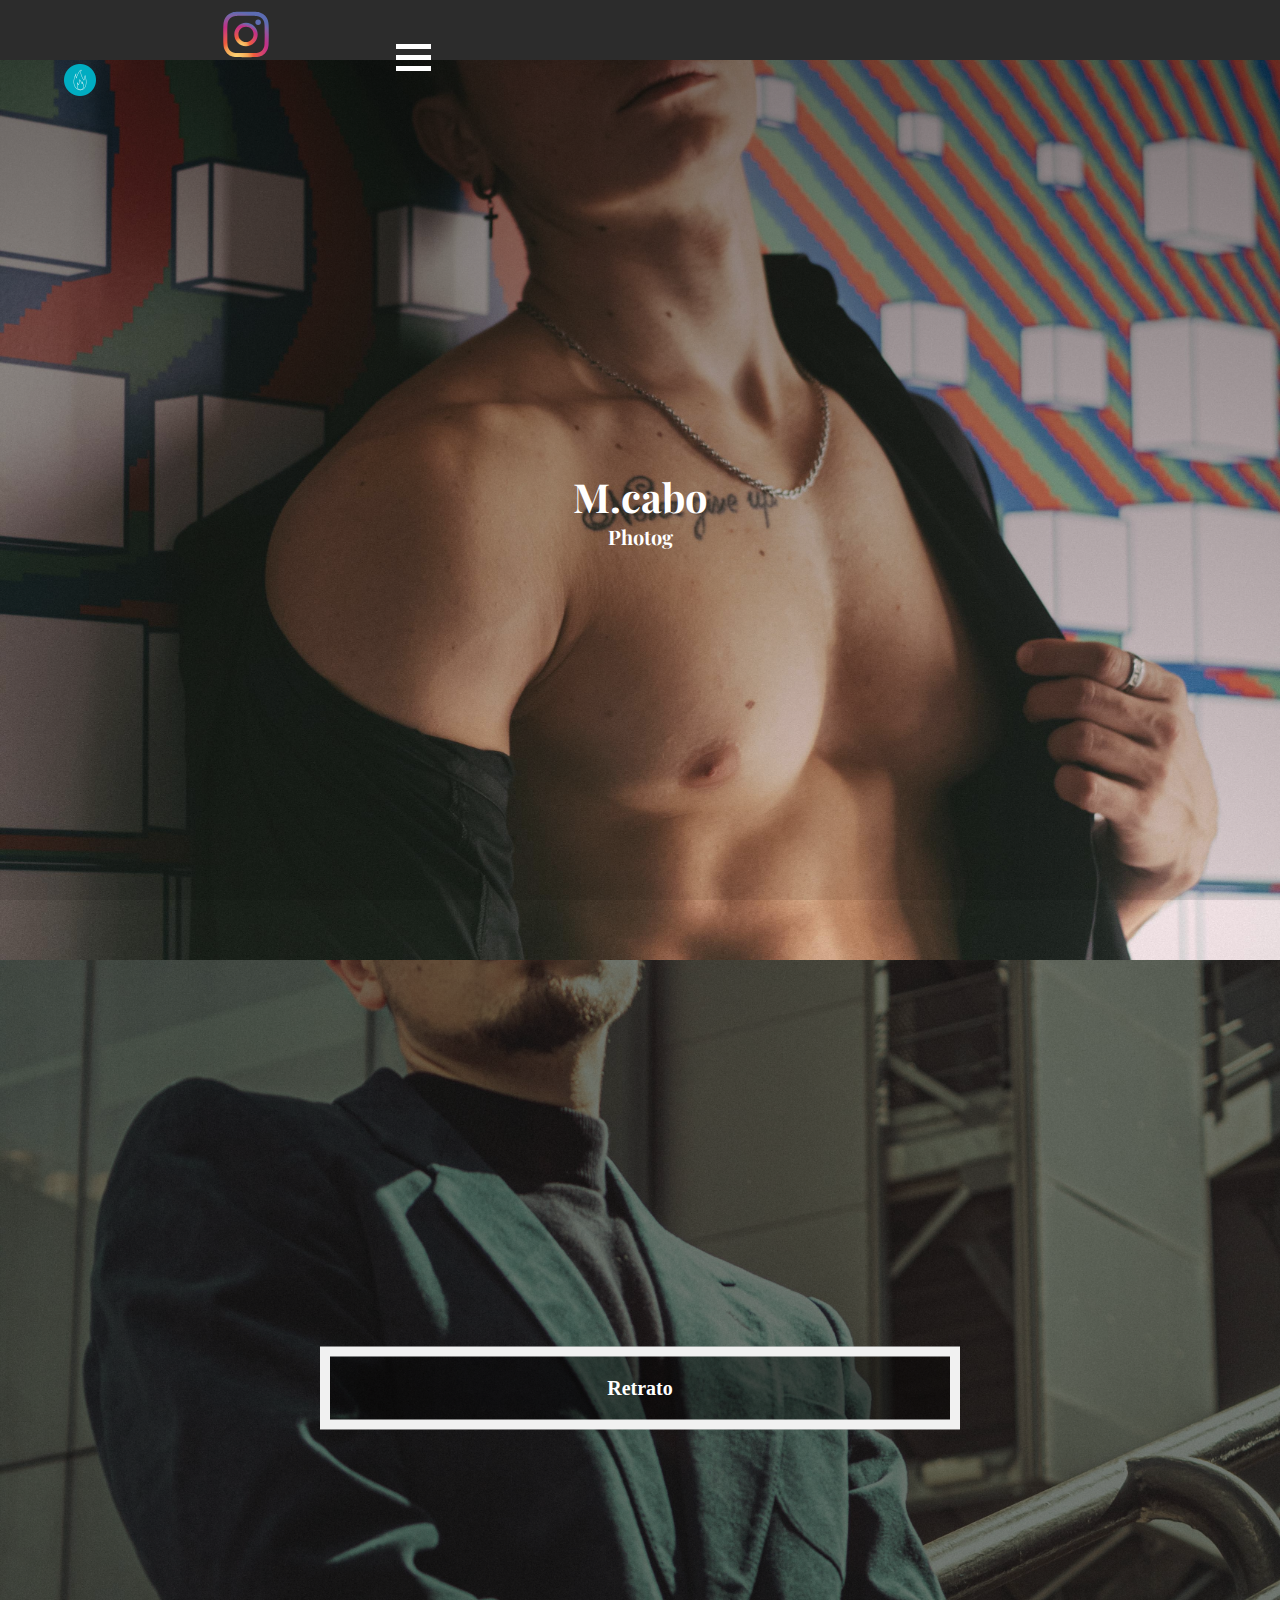
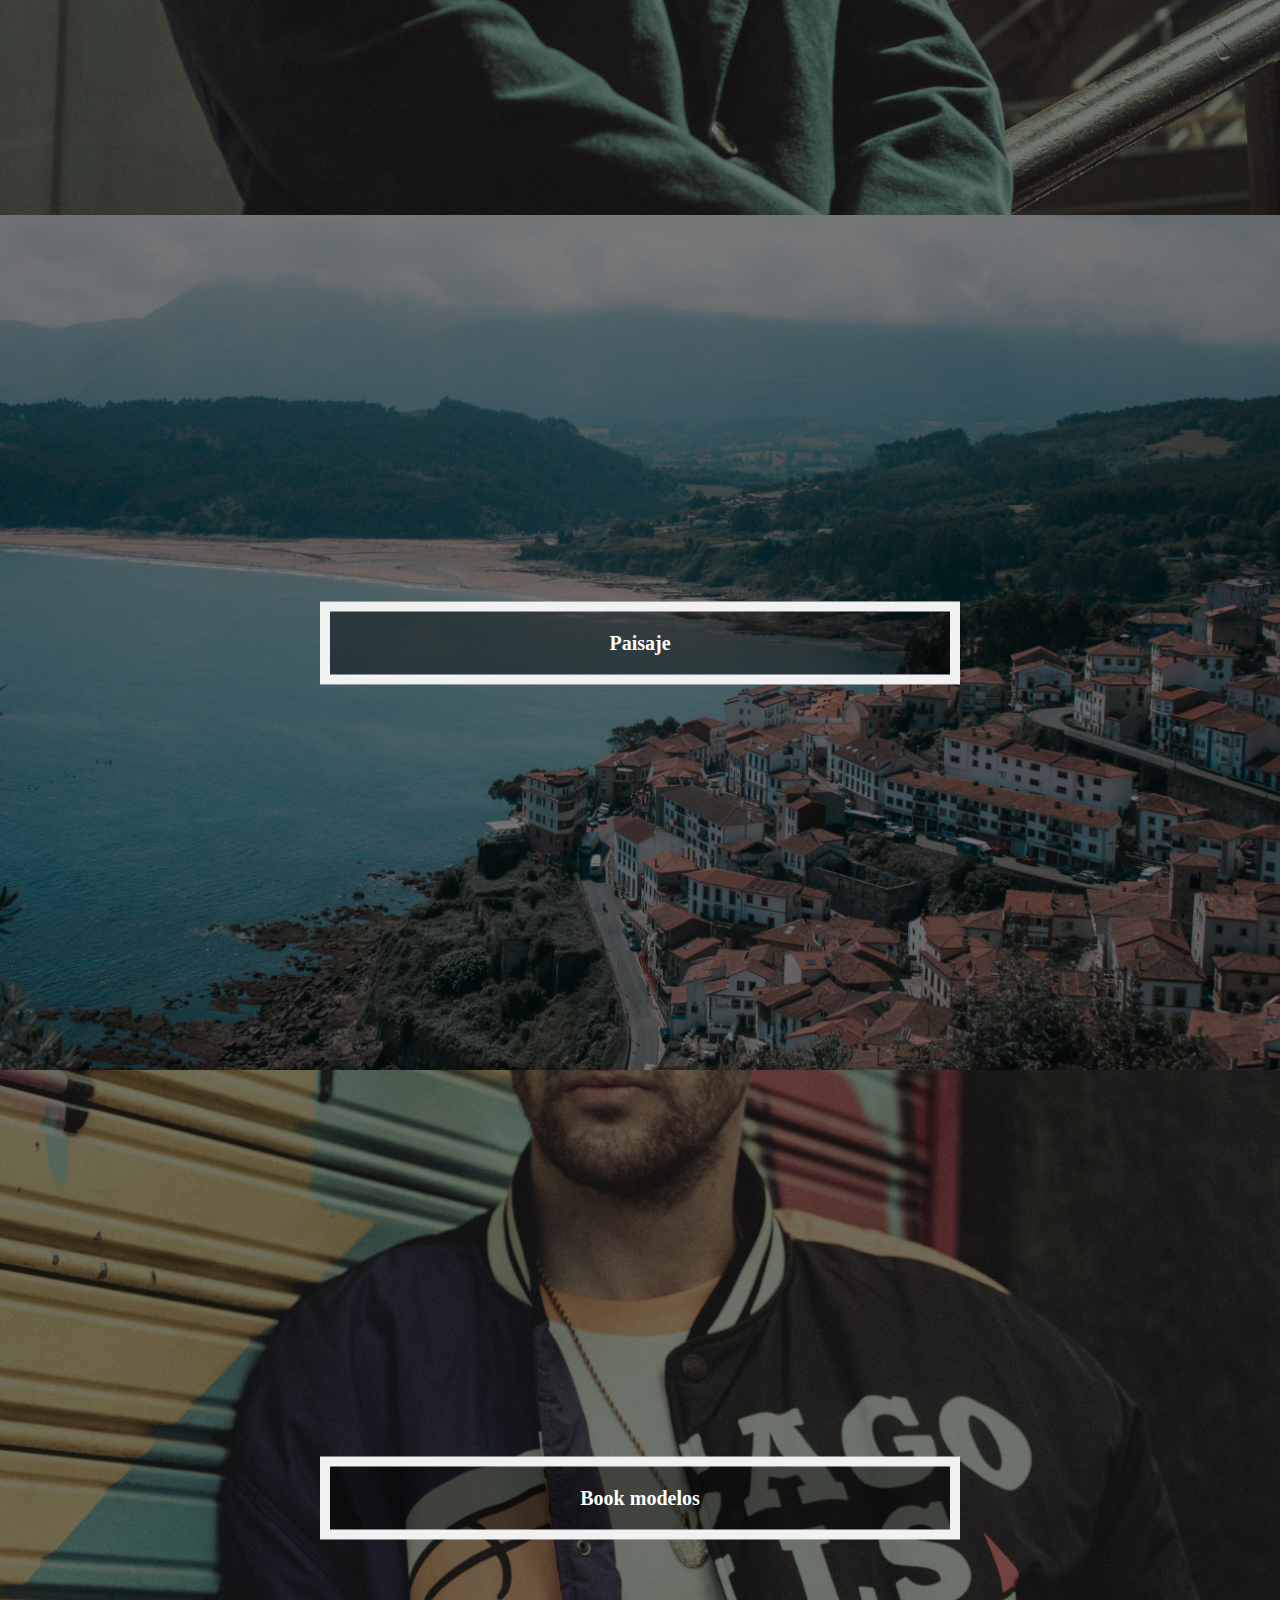
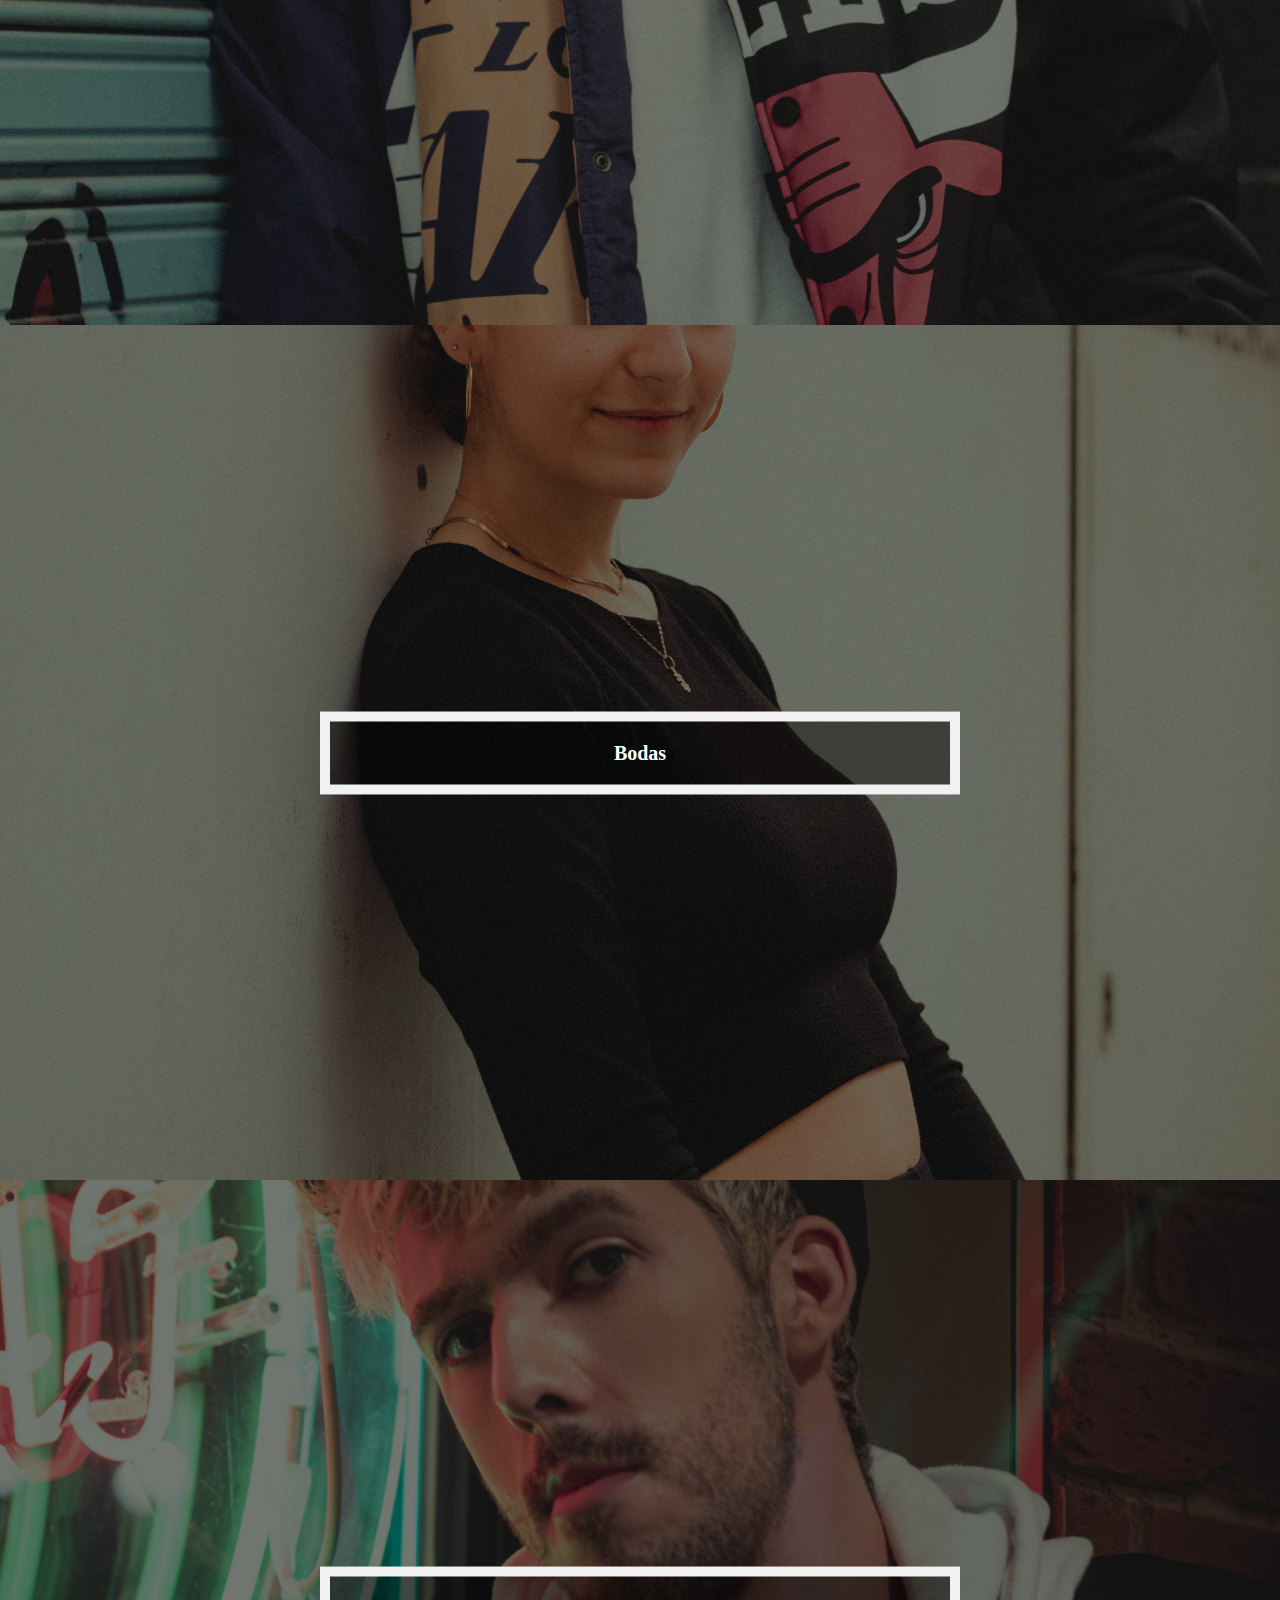
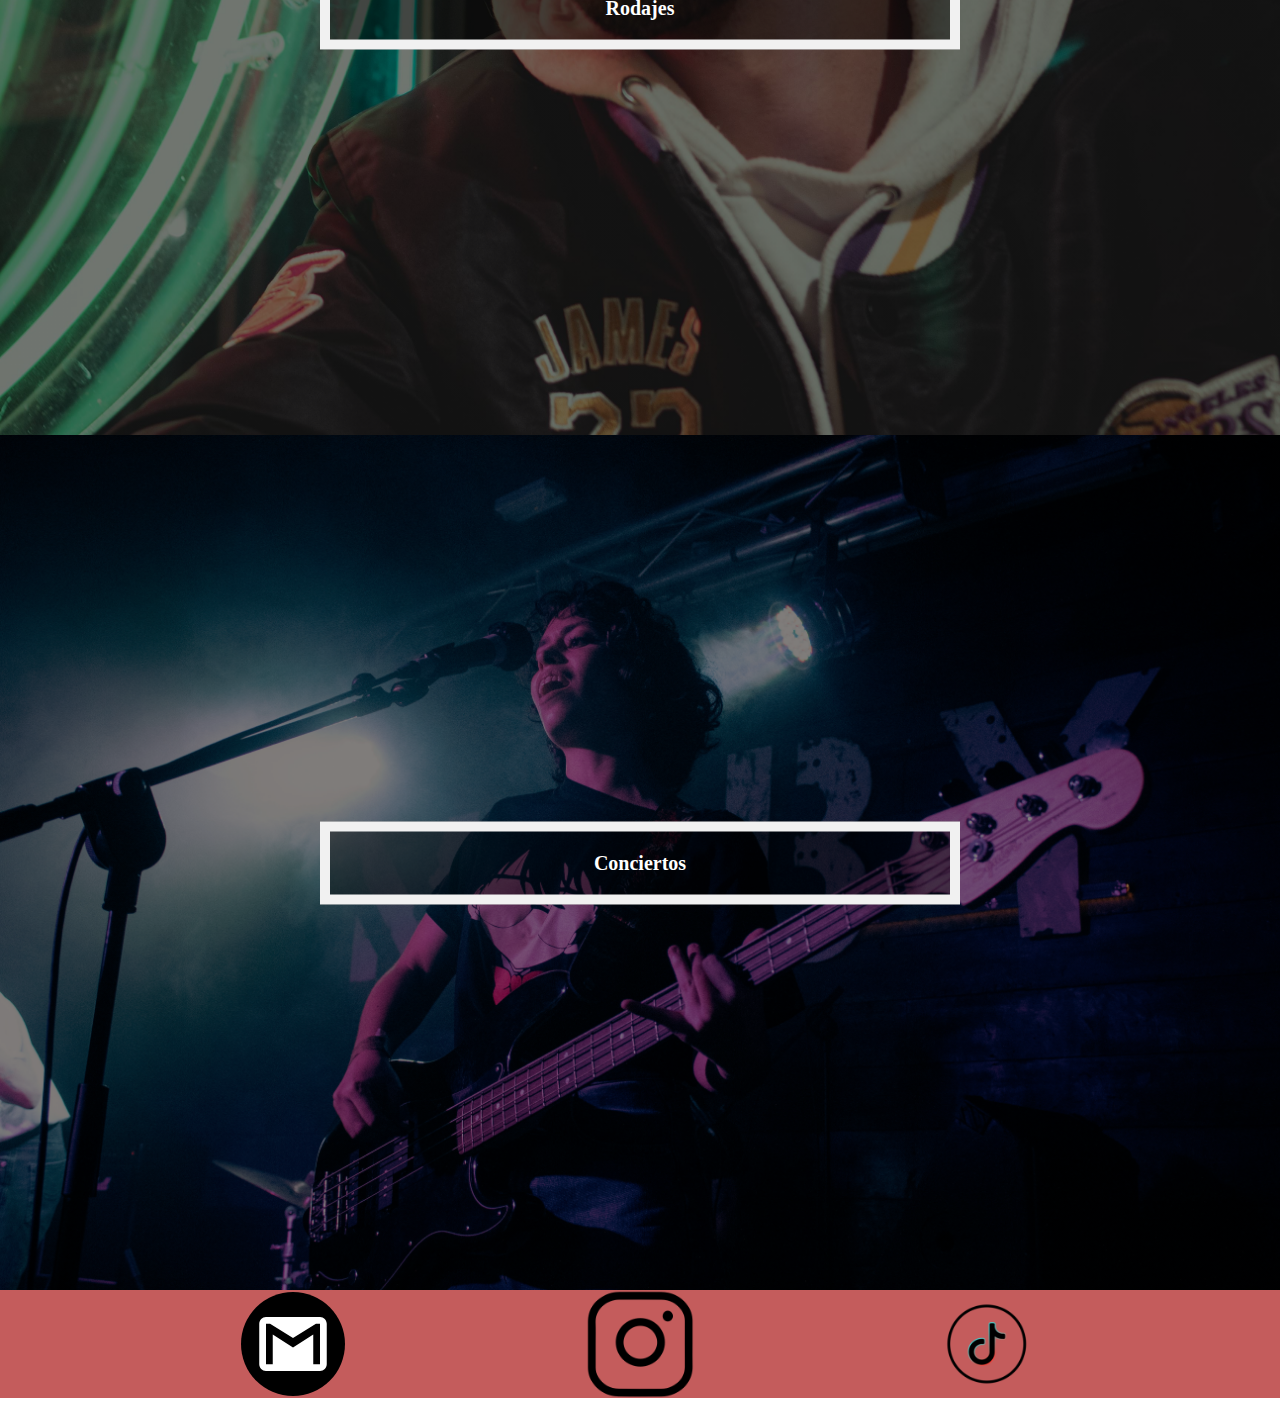
==== index.html @ 66d46f01 "Primer commit" ====
<!DOCTYPE html>
<html lang="es">
<head>
    <meta charset="UTF-8">
    <meta name="viewport" content="width=device-width, initial-scale=1.0">

    <title>Mcabo96</title>

    <script src="main.js" defer></script>

    <meta name="keywords" content="Fotografía, Fotografia, photography, photographer">
    <meta name="description" content="Descripcion de la web">
    <link rel="stylesheet" href="estilos.css">
    <link rel="stylesheet" href="prefabricado.css">
    <!--<link href="https://fonts.googleapis.com/css?family=Open+Sans:300,400,700,800&display=swap" rel="stylesheet">
    <link href='https://unpkg.com/boxicons@2.0.7/css/boxicons.min.css' rel='stylesheet'>
    <link href="https://fonts.googleapis.com/css2?family=Gloria+Hallelujah&family=Poppins:ital,wght@0,400;1,700&display=swap" rel="stylesheet">-->
    <link href="iconos/fuego.png" rel="icon">
    
    <link href="https://fonts.googleapis.com/css2?family=Gloria+Hallelujah&family=Playfair+Display:ital@1&family=Poppins:ital,wght@0,400;1,700&display=swap" rel="stylesheet">


</head>
<body>
    <header>
        <nav id = "navbar">
            <section  class="nav">
                <div class="logo">
                    <img src="iconos/fuego.png">
                </div>
                <div class="enlacesHeader">
                    <!--<a href="#">Enlace</a>
                    <a href="#">Enlace</a>
                    <a href="#">Enlace</a>
                    <a href="#">Enlace</a>
                    <a href="#">Enlace</a>-->
                    <a href="#"><img src="iconos\ig-icon2.svg" alt="Icono instagram" /></a>
                </div>
                <div id = "hamburguer" class="hamburguer" onclick="myFunction()">
                    <div class="bar1"></div>
                    <div class="bar2"></div>
                    <div class="bar3"></div>
                </div>
            </section>
        </nav>
        <div id="mySidenav" class="sidenav">
            <a onclick="myFunction2('top')">Inicio</a>
            <a onclick="myFunction2('work')">Sobre mí</a>
            <a onclick="myFunction2('Bodas')">Categorías</a>
            <a onclick="myFunction2()" href="#">Contact</a>
        </div>
    </header>
    <main>
        <i onclick="topFunction()" id="myBtn" class="arrowup"></i>
        <section class="header">
            <article>
                <h1 id="titulo">mcabo96</h1>
                <h3 id="subtitulo">Photographer</h3>
            </article>
        </section>
        <section id = "work" class="work">
            <a href=""><div class="contenedor bloqueUno"><p>Retrato</p></div></a>
            <a href=""><div class="contenedor bloqueDos"><p>Paisaje</p></div></a>
            <a href=""><div class="contenedor bloqueTres"><p>Book modelos</p></div></a>
            <a id = "Bodas" href=""><div class="contenedor bloqueCuatro"><p>Bodas</p></div></a>
            <a href=""><div class="contenedor bloqueCinco"><p>Rodajes</p></div></a>
            <a href=""><div class="contenedor bloqueSeis"><p>Conciertos</p></div></a>
        </section>
    </main>
    <footer>
        <div class="footer">
            <a href="#"><img src="iconos\gmail-icon.svg" alt="Icono gmail." /></a>
            <a href="#"><img src="iconos\ig-icon.png" alt="Icono instagram" /></a>
            <a href="#"><img src="iconos\tiktok-icon.png" alt="Icono tiktok" /></a>
        </div>
    </footer>
</body>

</html>
---- estilos.css ----
* {
  box-sizing: border-box;
  padding: 0px;
  margin: 0px;
  max-width: 100%;
}

.movil{
  display:none;
}

.pc{
  display:none;
}

a {
  text-decoration:none;
}

header::before {
    content: "";
    display: block;
    margin-bottom: 60px;
}

nav{
    width: 100%;
    height: 60px;
    position: fixed;
    top:0;
    z-index: 100;
    background-color: #000000d3;
}

#navbar{
  transition: top 0.5s;
}

.nav {
    display: flex;
}

.logo {
  margin-left: 5%;
  margin-top: 5%;
}

.hamburguer {
  margin-right: 5%;
  margin-top: 3%;
}

.enlacesHeader{
  text-align: center;
}


.enlacesHeader a img{
  width: 30%;
  margin-top: -8%;
}

.header {
  width: 100vw;
  height: 100vh;
  /*background-color:grey;
  background-image: linear-gradient(rgba(0, 0, 0, 0.5), rgba(0, 0, 0, 0.1)), url(img/33.jpg);
  background-attachment: fixed;
  background-position: center;
  background-repeat: no-repeat;
  background-size: cover;*/
}

main{
  background-image: linear-gradient(rgba(0, 0, 0, 0.5), rgba(0, 0, 0, 0.1)), url(img/comprimidas/33-min.jpg);
  background-attachment: fixed;
  background-position: center;
  background-repeat: no-repeat;
  background-size: cover;
}
.contenedor {
  background-color: greenyellow;
  height: 95vh;
  /*text-align: center;*/
}



.header article{
  font-family: 'Playfair Display', serif;
  color: white;
  font-weight: bold;
  position: relative;
  top: 50%;
  left: 50%;
  transform: translate(-50%, -50%);
  text-align: center;
}

h1{
  font-size: 40px;
}

h3{
  font-size: 20px;
}

/*
#subtitulo {
  border-right: 4px solid;
  width: 12ch;
  animation: typing 4s steps(12),
  blink .5s 13 step-end alternate;
  overflow: hidden;
}
@keyframes typing {
  from {width: 0;}
}
@keyframes blink {
  50% {border-color: transparent};
}
/* Position text in the middle of the divs */
.contenedor p {
  background-color: rgb(0,0,0); /* Fallback color */
  background-color: rgba(0,0,0, 0.4); /* Black w/opacity/see-through */
  color: white;
  font-weight: bold;
  font-size: 20px;
  border: 10px solid #f1f1f1;
  position: relative;
  top: 50%;
  left: 50%;
  transform: translate(-50%, -50%);
  width: 50%;
  padding: 20px;
  /*margin: auto;*/
  text-align: center;
}

.bloqueUno{
  background-image: linear-gradient(rgba(0, 0, 0, 0.5), rgba(0, 0, 0, 0.5)), url(img/comprimidas/teo1-min.jpg);

  background-position: center;
  background-repeat: no-repeat;
  background-size: cover;
}

.bloqueDos{
  background-image: linear-gradient(rgba(0, 0, 0, 0.5), rgba(0, 0, 0, 0.5)), url(img/comprimidas/MG_9821-min.jpg);

  background-position: center;
  background-repeat: no-repeat;
  background-size: cover;
}

.bloqueTres{
  background-image: linear-gradient(rgba(0, 0, 0, 0.5), rgba(0, 0, 0, 0.5)), url(img/comprimidas/foto_1-min.jpg);
  background-position: center;
  background-repeat: no-repeat;
  background-size: cover;
}

.bloqueCuatro{
  background-image: linear-gradient(rgba(0, 0, 0, 0.5), rgba(0, 0, 0, 0.5)), url(img/comprimidas/laura_2-min.jpg);
  background-position: center;
  background-repeat: no-repeat;
  background-size: cover;
}

.bloqueCinco{
  background-image: linear-gradient(rgba(0, 0, 0, 0.5), rgba(0, 0, 0, 0.5)), url(img/comprimidas/gomzalo3-min.jpg);
  background-position: center;
  background-repeat: no-repeat;
  background-size: cover;
}

.bloqueSeis{
  background-image: linear-gradient(rgba(0, 0, 0, 0.5), rgba(0, 0, 0, 0.5)), url(img/comprimidas/Amor_liquido_1_10-min.jpg);
  background-position: center;
  background-repeat: no-repeat;
  background-size: cover;
}

.footer {
    width: 100vw;
    height: 12vh;
    background-color: rgb(196, 92, 92);
    display: flex;
    justify-content: space-evenly;
}

.footer a img{
    max-width: 100vw;
    max-height: 100%;
}
---- prefabricado.css ----
/*Icono hamburguesa*/
.hamburguer {
    display: inline-block;
    cursor: pointer;
}
  
  .bar1, .bar2, .bar3 {
    width: 35px;
    height: 5px;
    background-color: rgb(255, 255, 255);
    margin: 6px 0;
    transition: 0.5s;
  }
  
  .change .bar1 {
    -webkit-transform: rotate(-45deg) translate(-9px, 6px);
    transform: rotate(-45deg) translate(-9px, 6px);
  }
  
  .change .bar2 {opacity: 0;}
  
  .change .bar3 {
    -webkit-transform: rotate(45deg) translate(-8px, -8px);
    transform: rotate(45deg) translate(-8px, -8px);
  }
  /*Fin icono hamburguesa*/


  /*Inicio del menú lateral*/
  .sidenav {
    height: 100%;
    width: 0;
    position: fixed;
    z-index: 1;
    top: 0;
    left: 0;
    background-color: #111;
    overflow-x: hidden;
    transition: 0.5s;
    padding-top: 60px;
    text-align:center;
  }
  
  .sidenav a {
    padding: 8px 8px 8px 32px;
    cursor:pointer;
    text-decoration: none;
    font-size: 25px;
    color: #818181;
    display: block;
    transition: 0.3s;
  
  }
  
  .sidenav a:hover{
    color: #f1f1f1;
  }
  
  .sidenav .closebtn {
    position: absolute;
    top: 0;
    right: 25px;
    font-size: 36px;
    margin-left: 50px;
  }
  
  @media screen and (max-height: 450px) {
    .sidenav {padding-top: 15px;}
    .sidenav a {font-size: 18px;}
  }
  /*Fin del menú lateral*/




/*Top button*/
  #myBtn {
    display: none; /* Hidden by default */
    position: fixed; /* Fixed/sticky position */
    bottom: 20px; /* Place the button at the bottom of the page */
    right: 30px; /* Place the button 30px from the right */
    z-index: 99; /* Make sure it does not overlap */
    cursor: pointer; /* Add a mouse pointer on hover 
    background: linear-gradient(rgba(255, 255, 255, 0.1), rgba(255, 255, 255, 0.1));*/
  }
  
  #myBtn:hover {
    padding: 7px;
    border-width: 0 4px 4px 0;
  }

  .arrowup{
    border: solid white;
    border-width: 0 3px 3px 0;
    display: inline-block;
    padding: 6px;
    transform: rotate(-135deg);
    -webkit-transform: rotate(-135deg);
  }
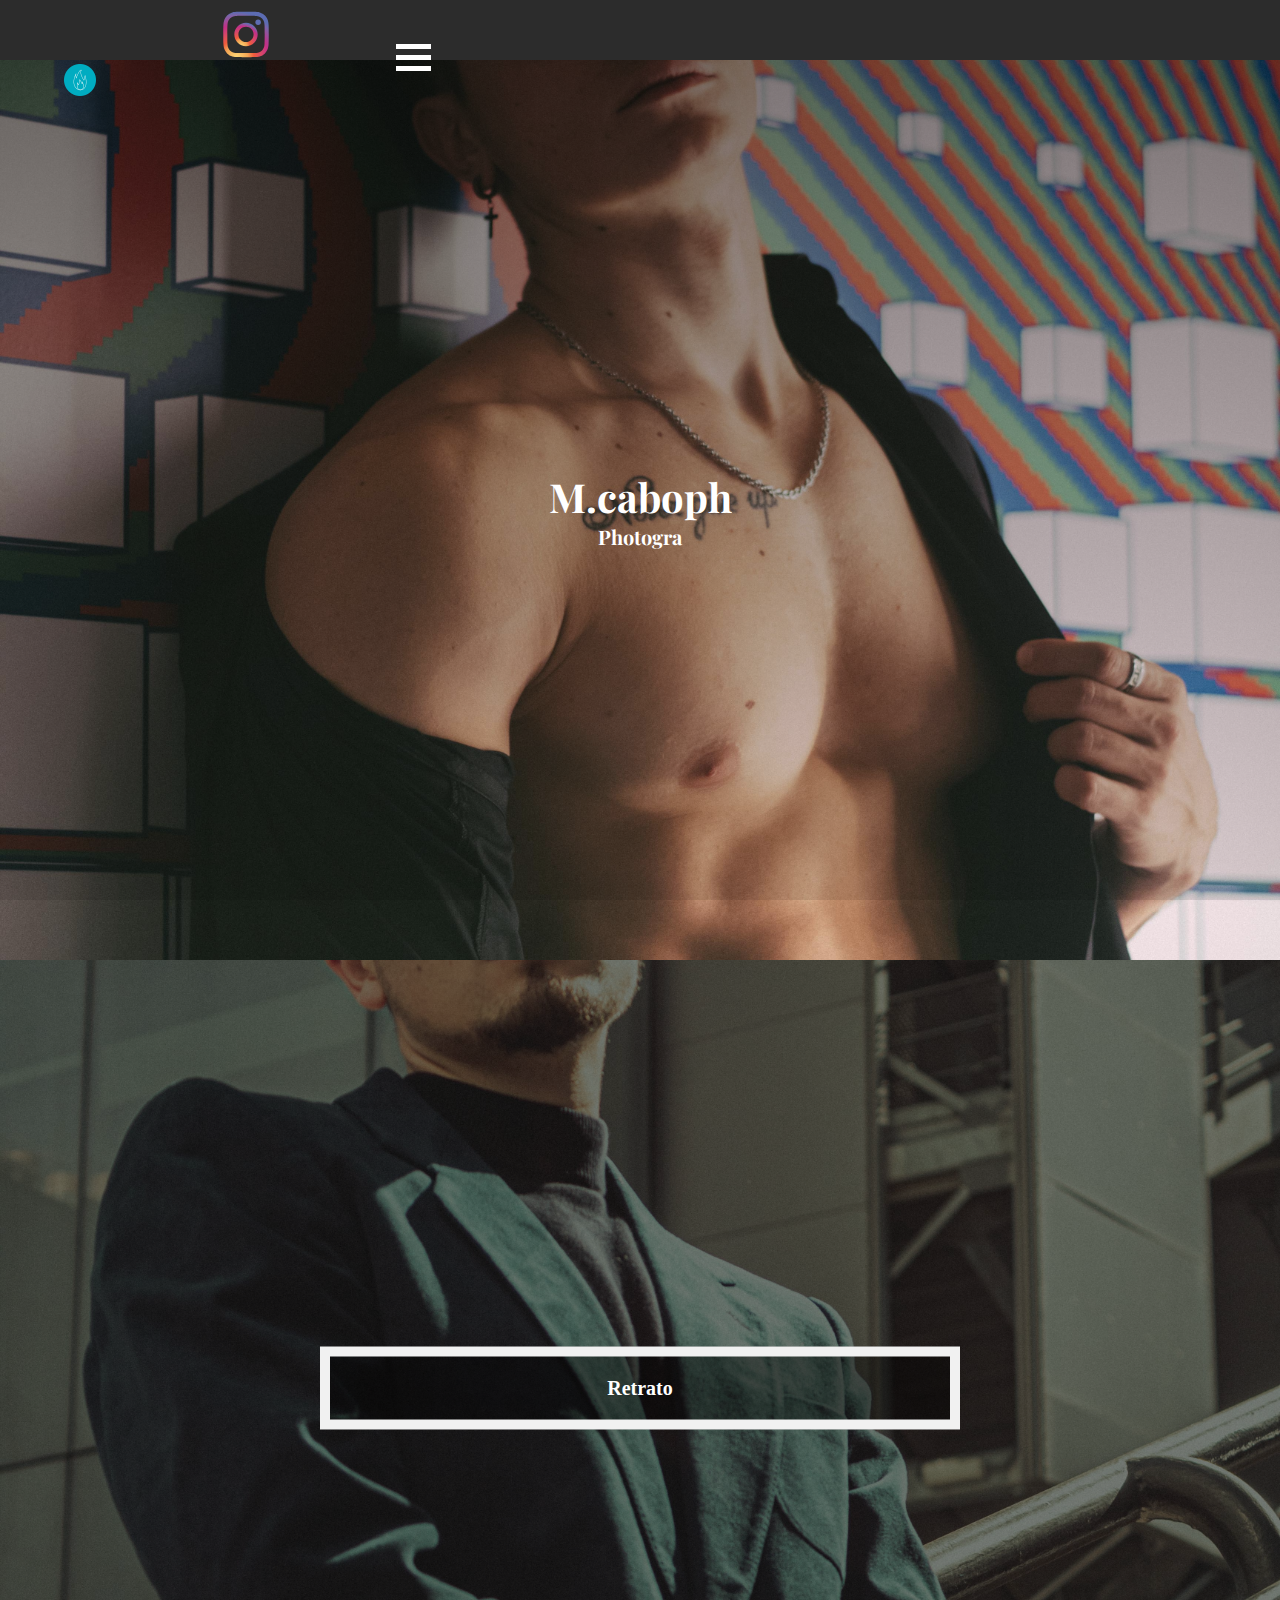
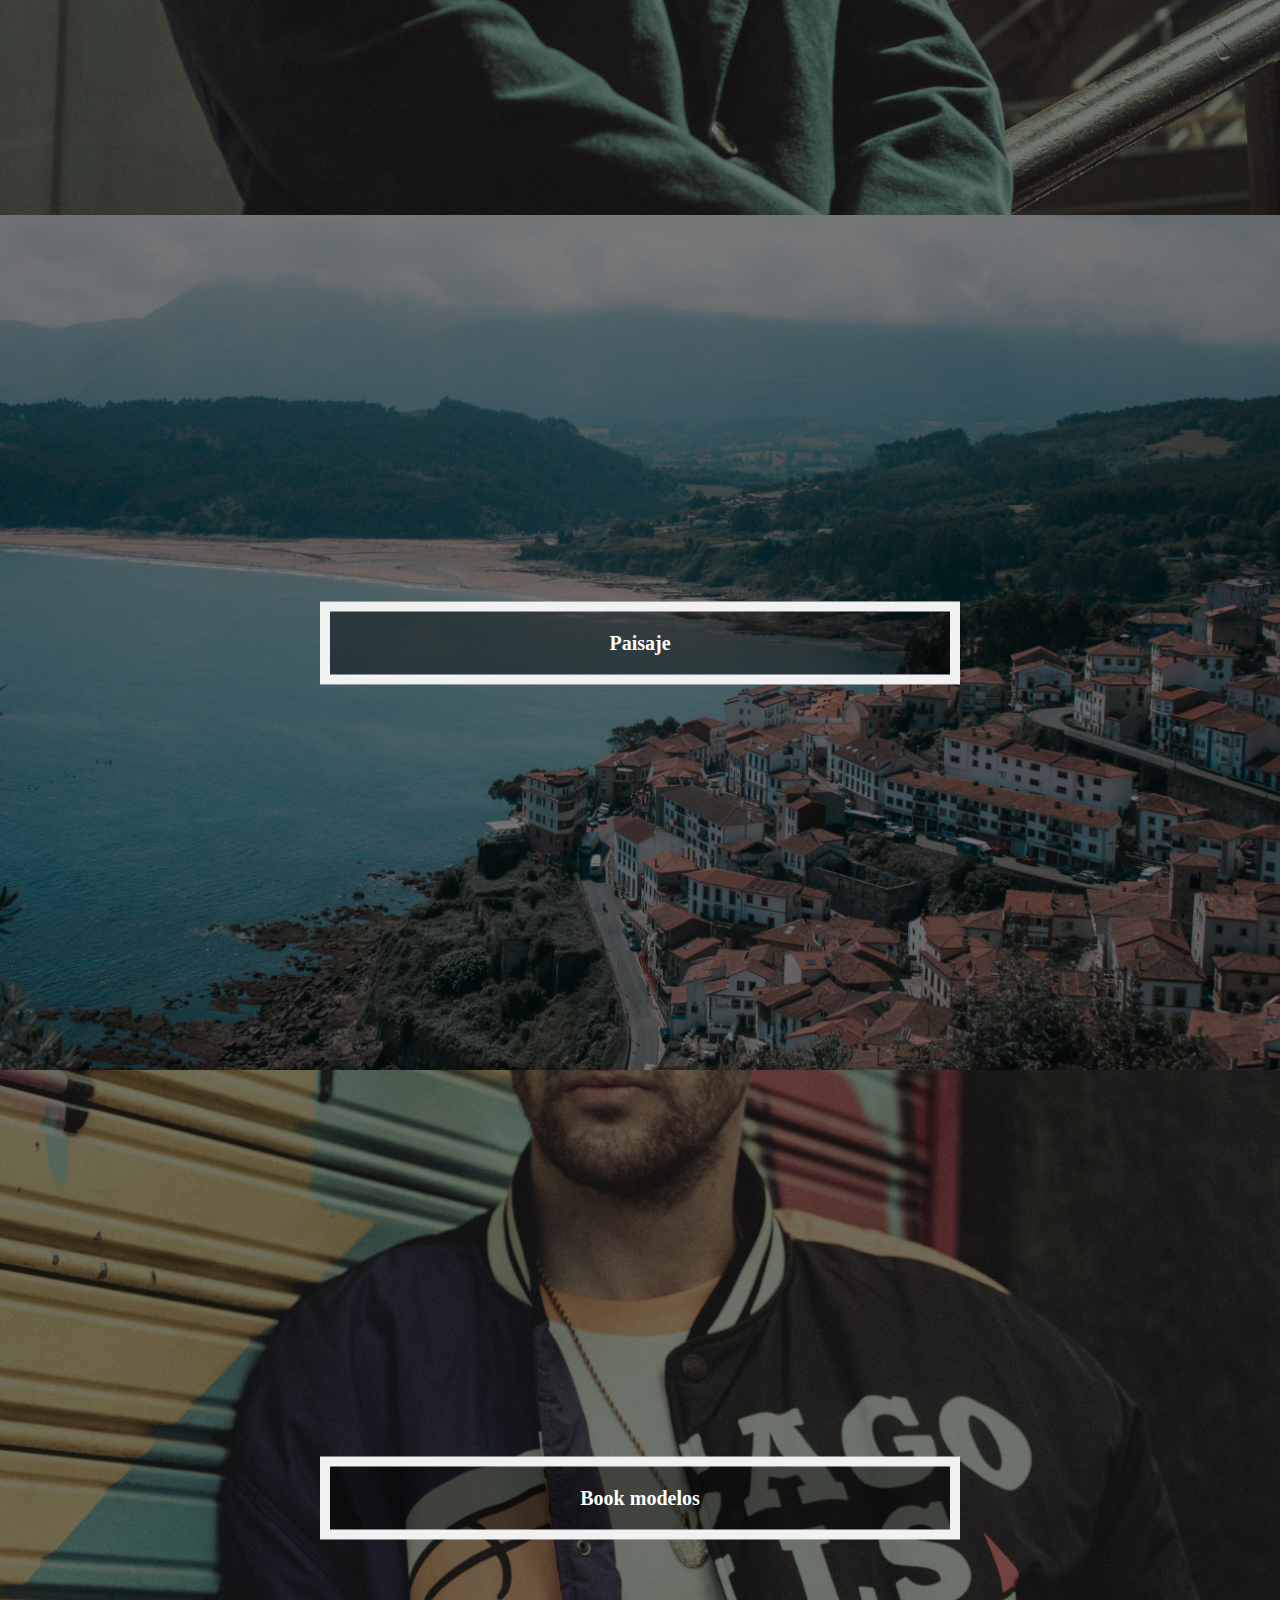
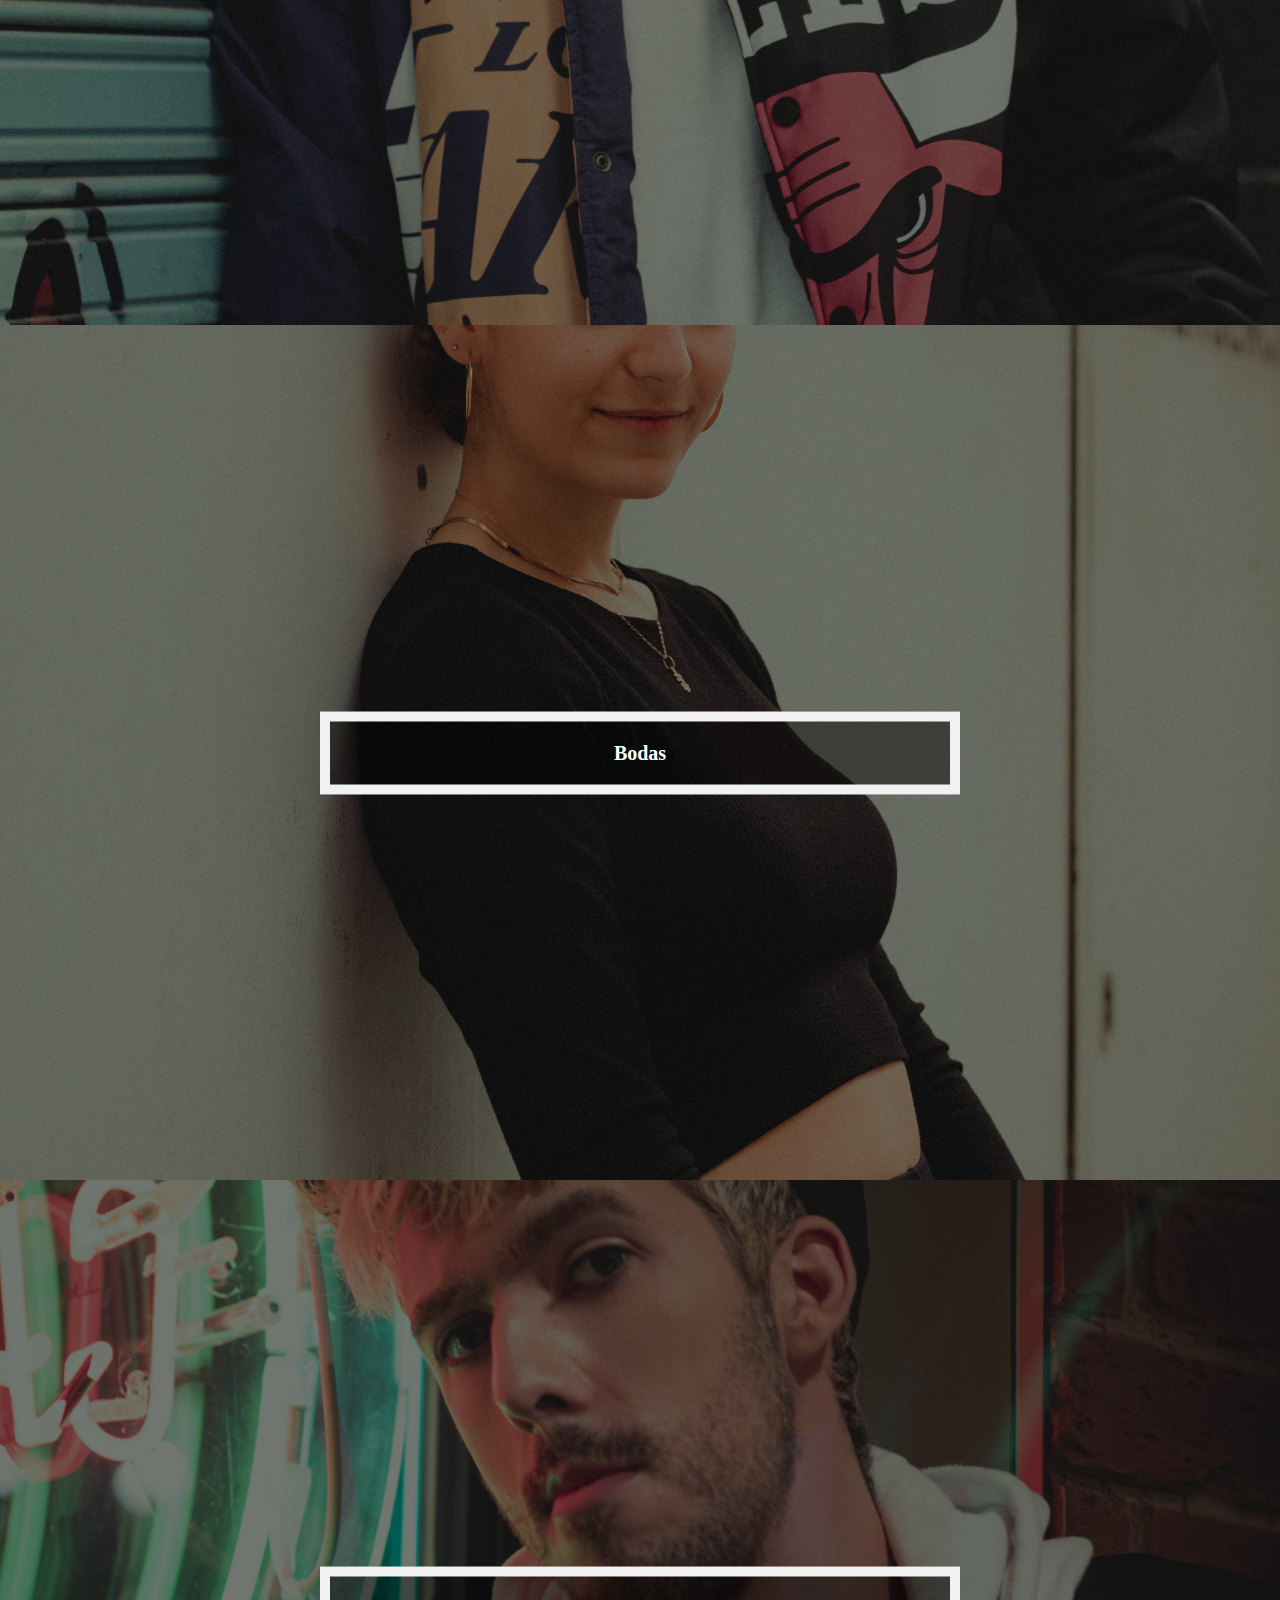
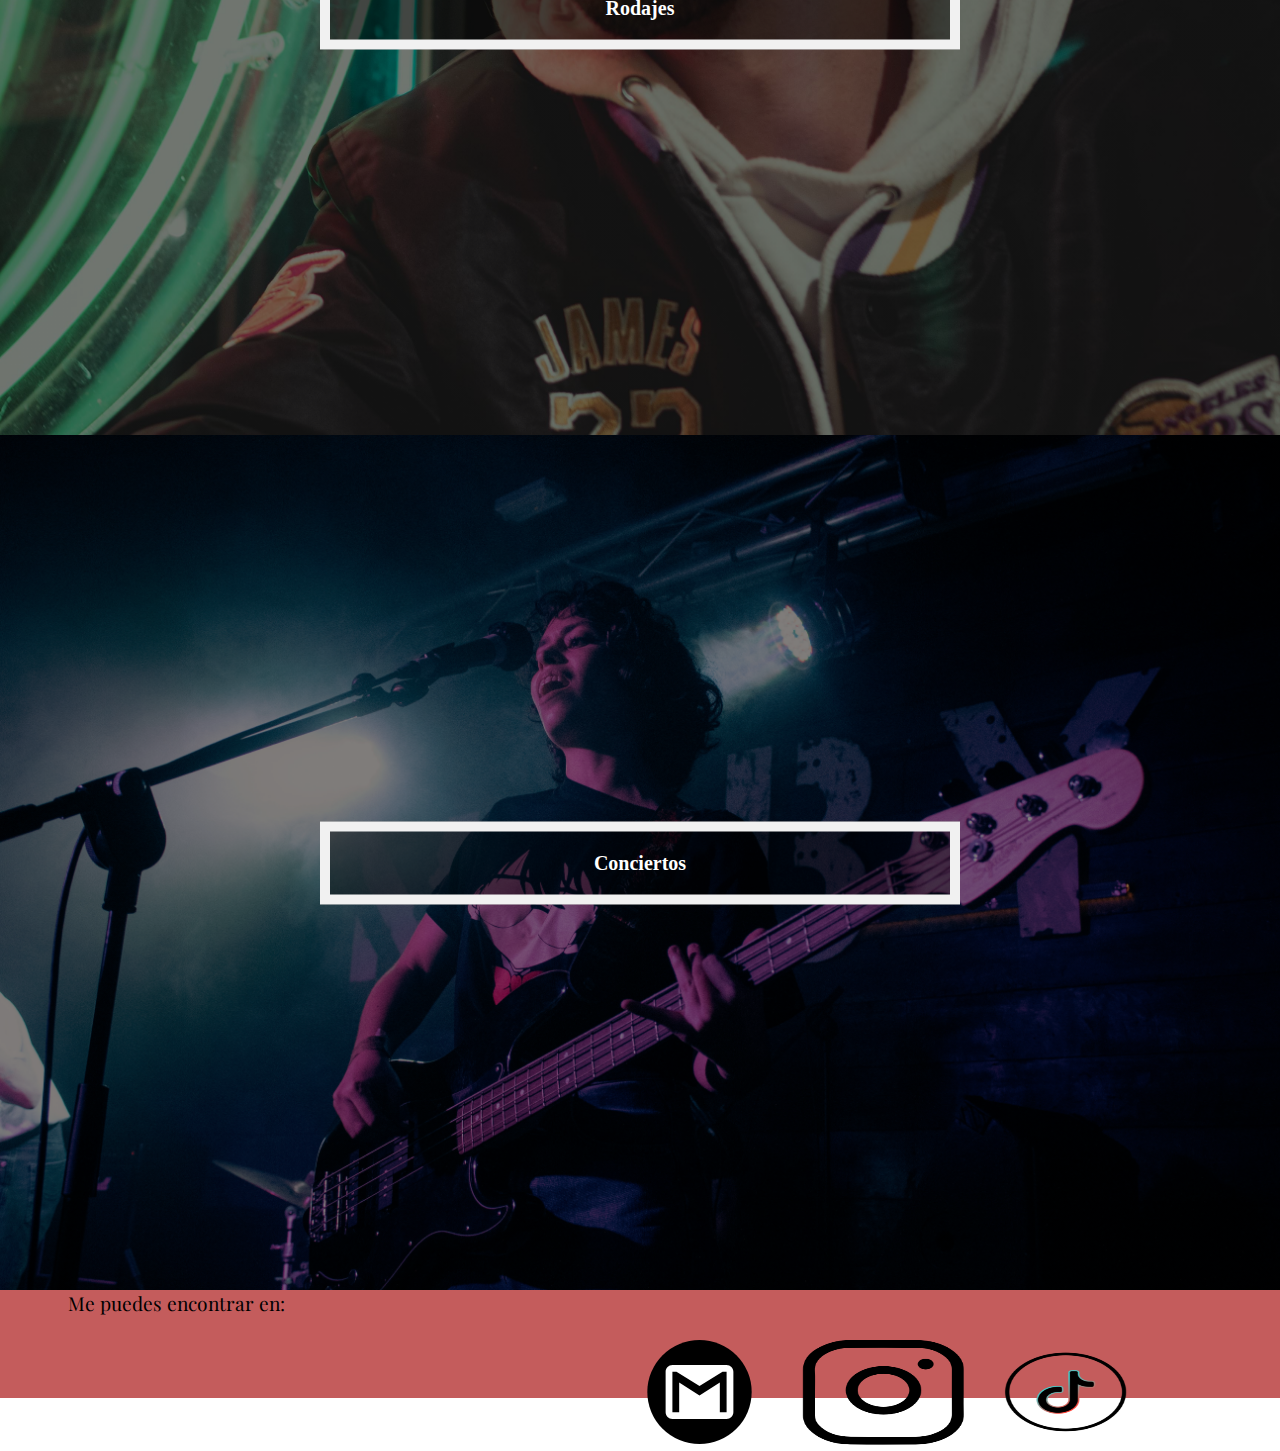
==== commit aff60633: "Segunda version estable movil" ====
--- a/index.html
+++ b/index.html
@@ -69,9 +69,12 @@
     </main>
     <footer>
         <div class="footer">
-            <a href="#"><img src="iconos\gmail-icon.svg" alt="Icono gmail." /></a>
-            <a href="#"><img src="iconos\ig-icon.png" alt="Icono instagram" /></a>
-            <a href="#"><img src="iconos\tiktok-icon.png" alt="Icono tiktok" /></a>
+            <p>Me puedes encontrar en: </p>
+            <div class="enlaces-footer">
+                <a href="#"><img src="iconos\gmail-icon.svg" alt="Icono gmail." /></a>
+                <a href="#"><img src="iconos\ig-icon.png" alt="Icono instagram" /></a>
+                <a href="#"><img src="iconos\tiktok-icon.png" alt="Icono tiktok" /></a>
+            </div>
         </div>
     </footer>
 </body>
--- a/estilos.css
+++ b/estilos.css
@@ -71,7 +71,7 @@
   background-size: cover;*/
 }
 
-main{
+.header{
   background-image: linear-gradient(rgba(0, 0, 0, 0.5), rgba(0, 0, 0, 0.1)), url(img/comprimidas/33-min.jpg);
   background-attachment: fixed;
   background-position: center;
@@ -187,10 +187,20 @@
     background-color: rgb(196, 92, 92);
     display: flex;
     justify-content: space-evenly;
+    font-size: larger;
+    font-family: 'Playfair Display', serif;
 }
 
 .footer a img{
-    max-width: 100vw;
+    width: 13vw;
     max-height: 100%;
-}
-
+    margin: 8% 1% 0% 1%;
+}
+
+.footer p {
+  width: 37%;
+}
+.enlaces-footer{
+  width: 47%;
+}
+
--- a/prefabricado.css
+++ b/prefabricado.css
@@ -83,17 +83,17 @@
     cursor: pointer; /* Add a mouse pointer on hover 
     background: linear-gradient(rgba(255, 255, 255, 0.1), rgba(255, 255, 255, 0.1));*/
   }
-  
+  /*
   #myBtn:hover {
-    padding: 7px;
-    border-width: 0 4px 4px 0;
-  }
+    padding: 10px;
+    border-width: 0 5px 5px 0;
+  }*/
 
   .arrowup{
     border: solid white;
     border-width: 0 3px 3px 0;
     display: inline-block;
-    padding: 6px;
+    padding: 8px;
     transform: rotate(-135deg);
     -webkit-transform: rotate(-135deg);
   }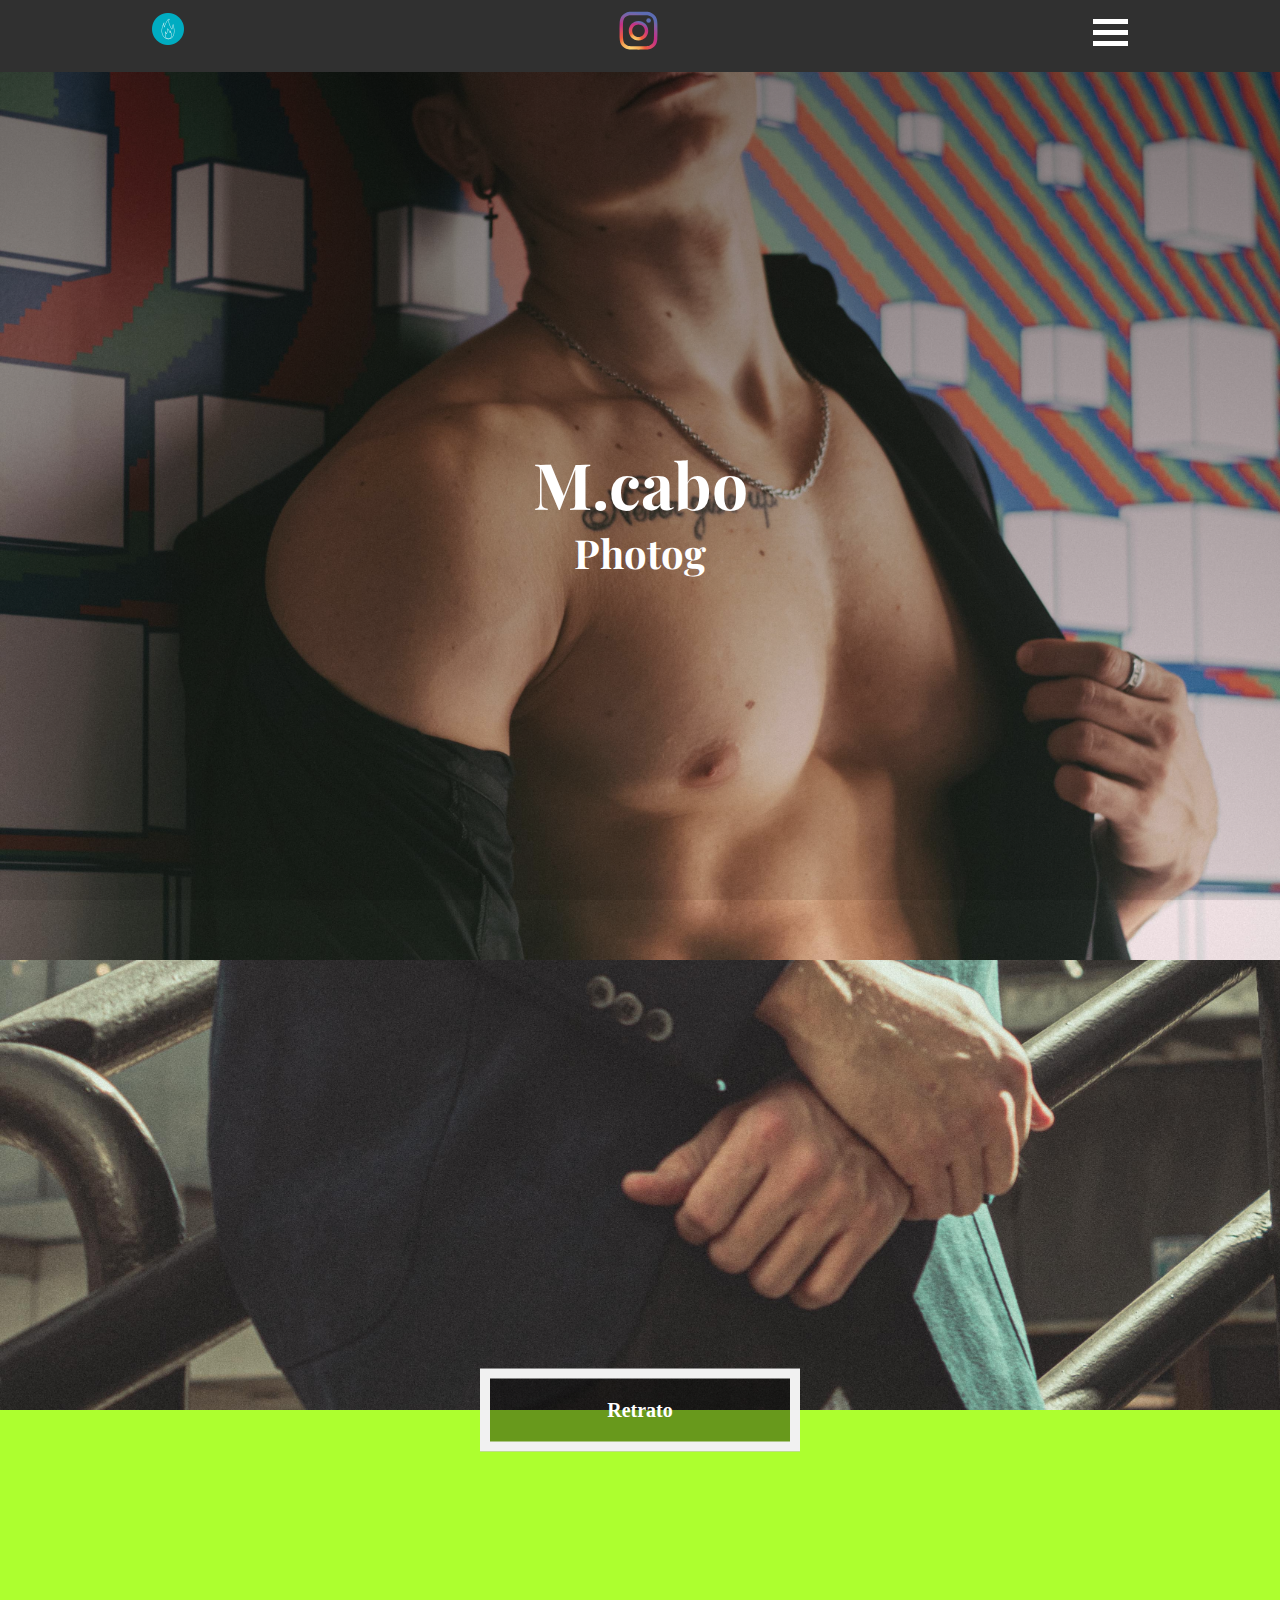
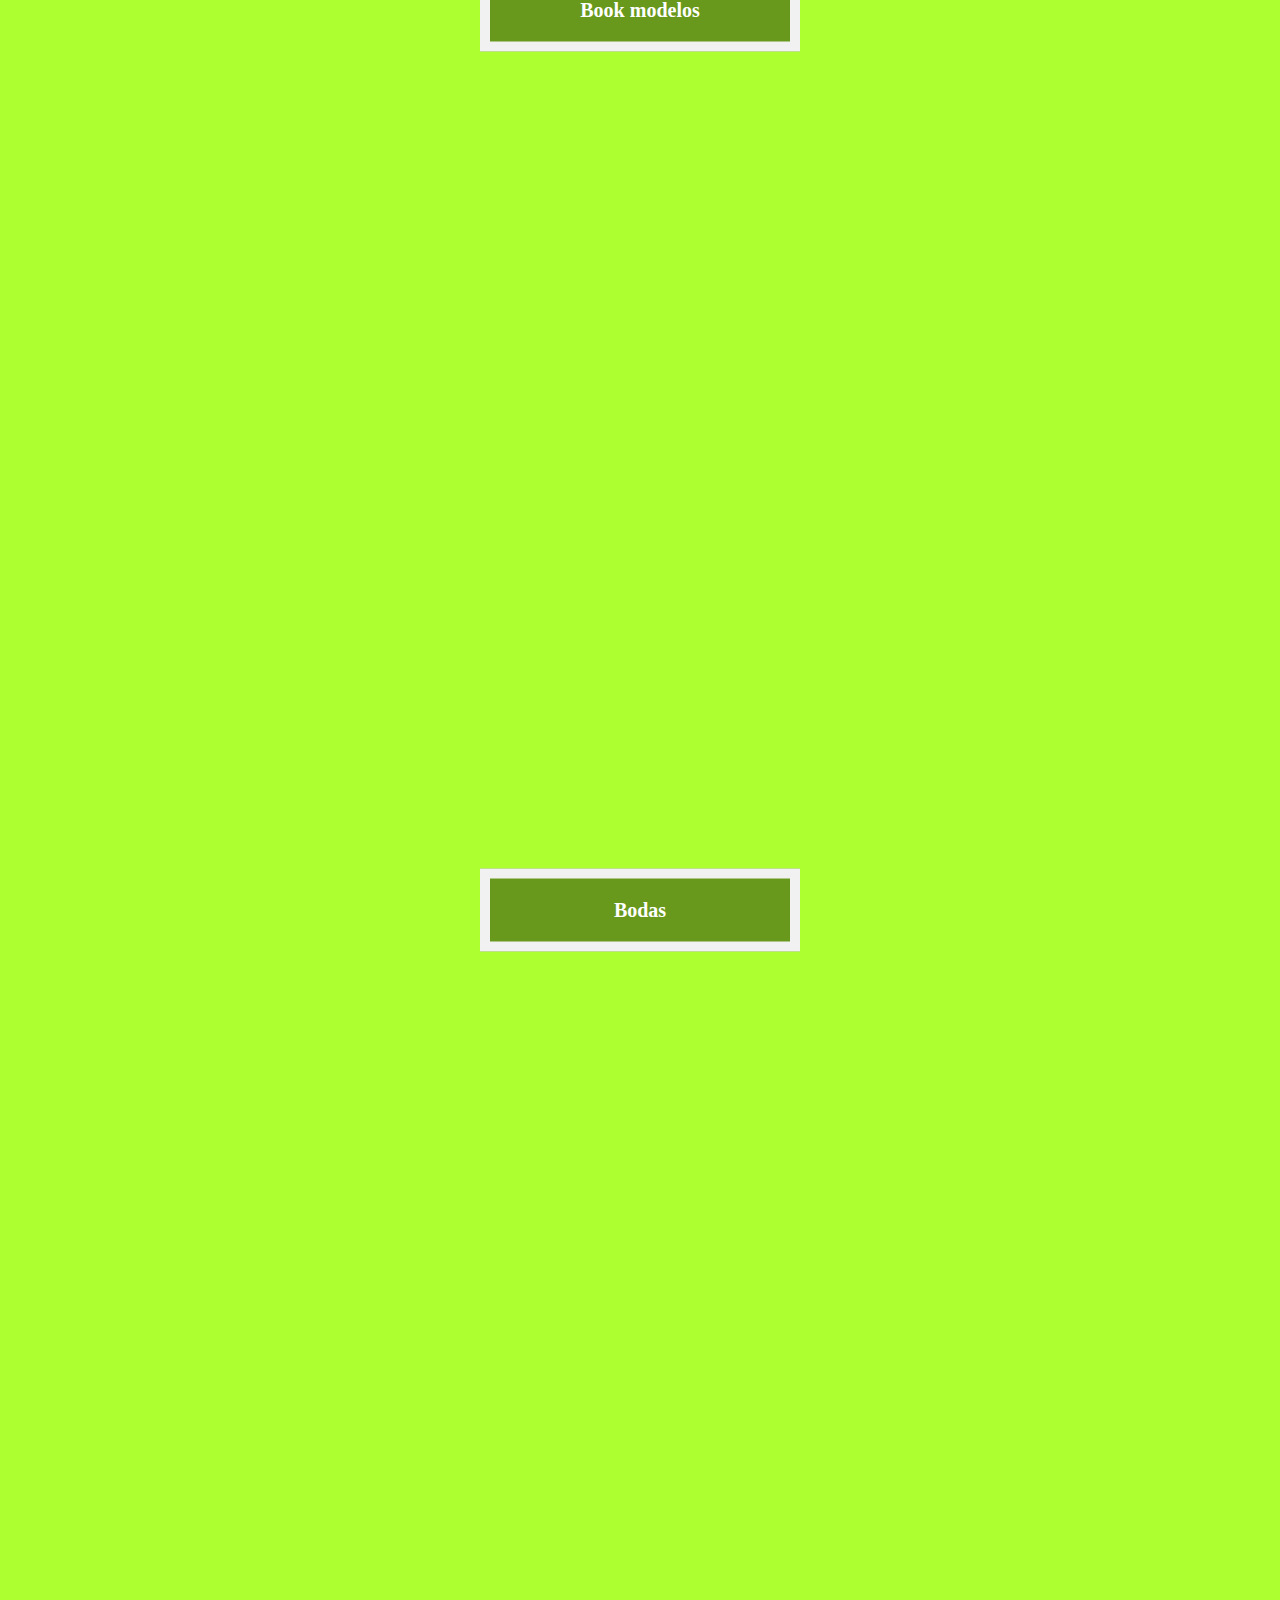
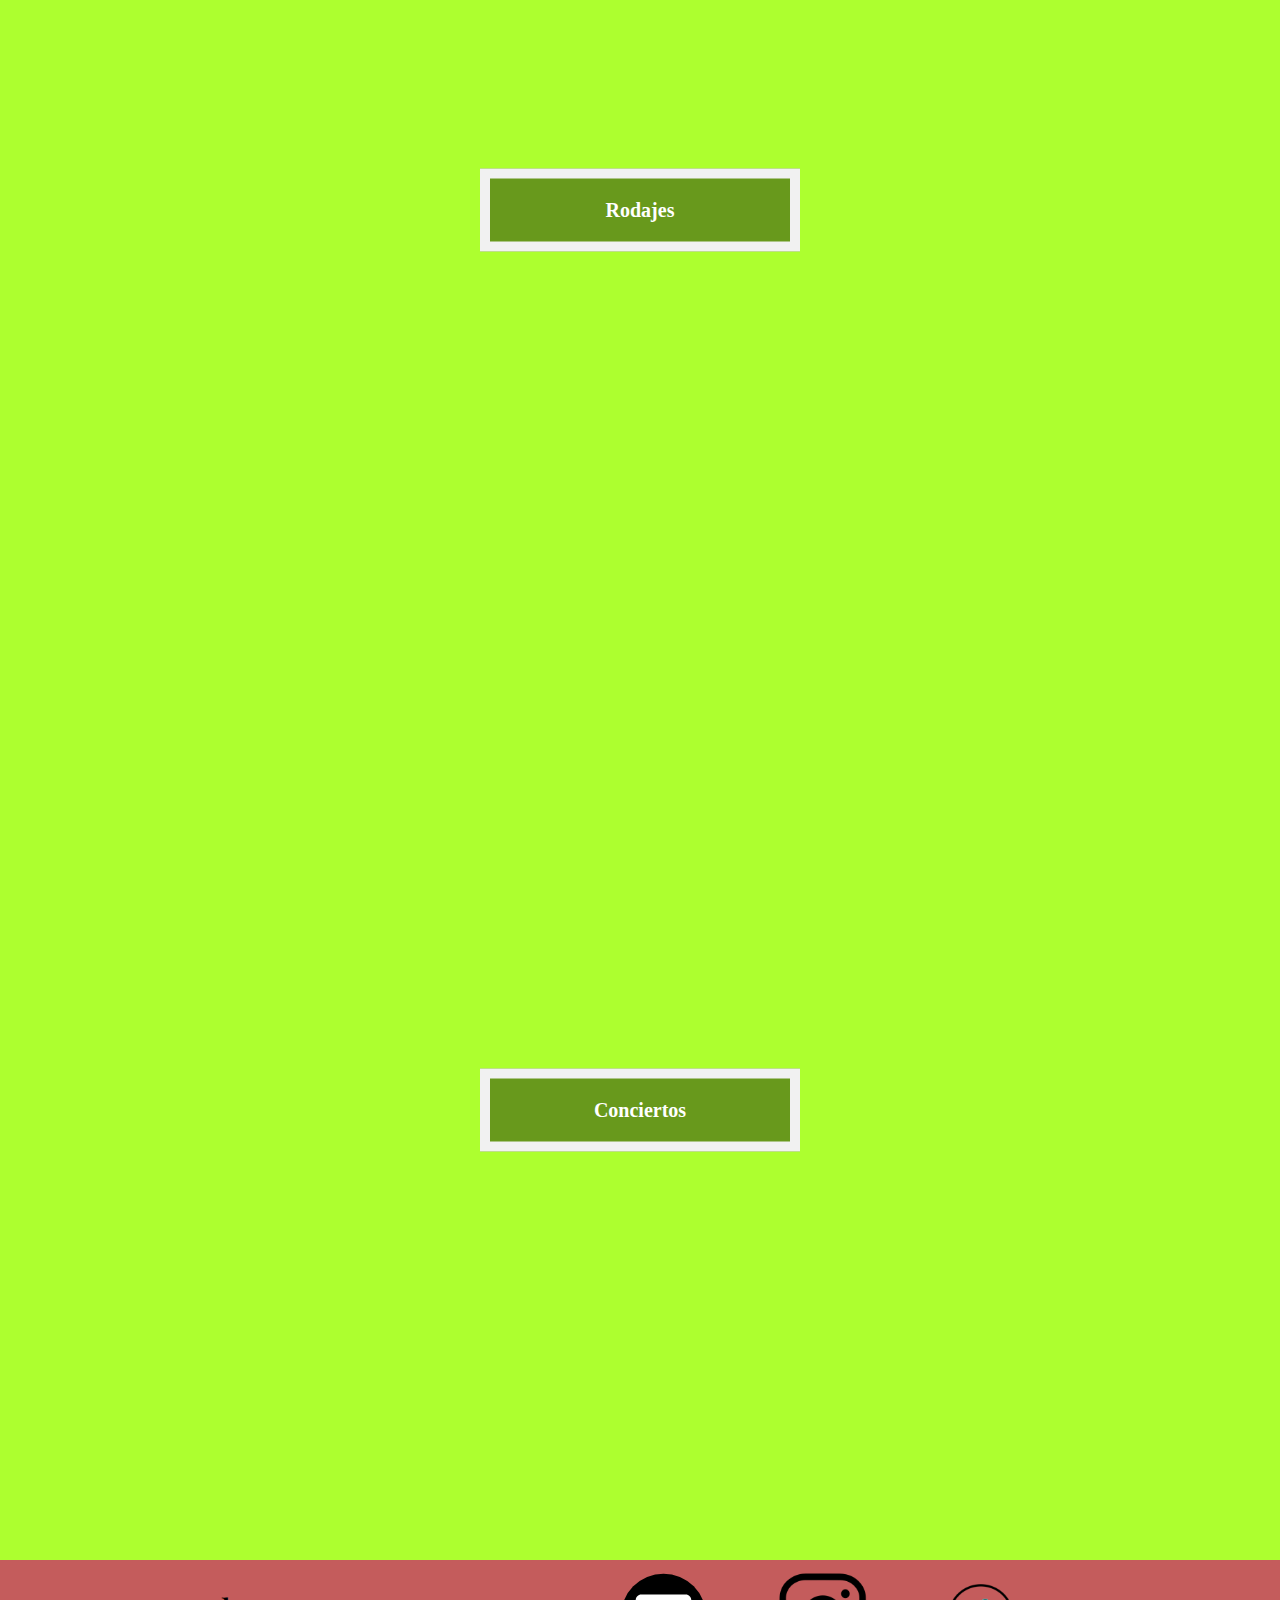
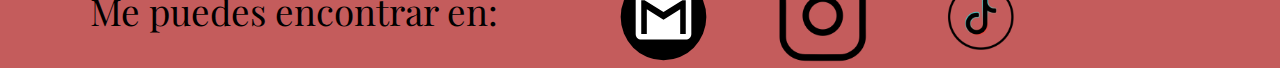
==== commit cda5220c: "Landing page a espera de revision" ====
--- a/index.html
+++ b/index.html
@@ -12,6 +12,7 @@
     <meta name="description" content="Descripcion de la web">
     <link rel="stylesheet" href="estilos.css">
     <link rel="stylesheet" href="prefabricado.css">
+    <link rel="stylesheet" href="mediaquerys.css">
     <!--<link href="https://fonts.googleapis.com/css?family=Open+Sans:300,400,700,800&display=swap" rel="stylesheet">
     <link href='https://unpkg.com/boxicons@2.0.7/css/boxicons.min.css' rel='stylesheet'>
     <link href="https://fonts.googleapis.com/css2?family=Gloria+Hallelujah&family=Poppins:ital,wght@0,400;1,700&display=swap" rel="stylesheet">-->
@@ -54,7 +55,7 @@
         <i onclick="topFunction()" id="myBtn" class="arrowup"></i>
         <section class="header">
             <article>
-                <h1 id="titulo">mcabo96</h1>
+                <h1 id="titulo">M.cabo96</h1>
                 <h3 id="subtitulo">Photographer</h3>
             </article>
         </section>
--- a/estilos.css
+++ b/estilos.css
@@ -24,12 +24,12 @@
 }
 
 nav{
-    width: 100%;
-    height: 60px;
-    position: fixed;
-    top:0;
-    z-index: 100;
-    background-color: #000000d3;
+  width: 100%;
+  height: 62px;
+  position: fixed;
+  top: 0;
+  z-index: 100;
+  background-color: #303030;
 }
 
 #navbar{
--- a/mediaquerys.css
+++ b/mediaquerys.css
@@ -0,0 +1,355 @@
+/*Tablet vertical*/
+@media (min-width: 768px) and (orientation: portrait){
+    
+    #myBtn {
+        bottom: 35px;
+        right: 45px;
+    }
+
+    .arrowup {
+        border-width: 0 5px 5px 0;
+        padding: 13px;
+    }
+    
+    .nav{
+        justify-content: space-around;
+    }
+
+    .sidenav {
+        padding-top: 8vh;
+    }
+
+    .sidenav a {
+        padding: 50px 8px 20px 32px;
+        font-size: 30px;
+    }
+
+    .logo {
+        margin-left: 0%;
+        margin-top: 2%;
+    }
+
+    .enlacesHeader a img {
+        width: 25%;
+        margin-top: -6%;
+    }
+
+    .hamburguer {
+        margin-right: 0;
+        margin-top: 1%;
+    }
+
+    .contenedor {
+        height: 100vh;
+    }
+
+    .bloqueUno, .bloqueDos, .bloqueTres, .bloqueCuatro, .bloqueCinco, .bloqueSeis{
+        background-attachment: fixed;
+    }
+
+    .footer{
+        font-size: 2.3em;
+    }
+
+    .footer a img {
+        width: 10vw;
+        margin: 8% 4% 0% 4%;
+    }
+
+}
+
+
+
+/*Tablet horizontal*/
+@media (min-width: 1024px) and (orientation: landscape){
+    #myBtn {
+        bottom: 25px;
+        right: 50px;
+    }
+
+    .arrowup {
+        border-width: 0 4px 4px 0;
+        padding: 11px;
+    }
+
+    .contenedor {
+        height: 100vh;
+    }
+
+    .nav {
+        justify-content: space-around;
+    }
+
+    .sidenav {
+        padding-top: 8vh;
+    }
+
+    .sidenav a {
+        padding: 50px 8px 20px 32px;
+        font-size: 30px;
+    }
+
+    .hamburguer, .logo {
+        margin-right: 0%;
+        margin-left: 0%;
+        margin-top: 1%;
+    }
+
+    .enlacesHeader a img {
+        width: 25%;
+        margin-top: -6%;
+    }
+
+    .bloqueUno, .bloqueDos, .bloqueTres, .bloqueCuatro, .bloqueCinco, .bloqueSeis{
+        background-attachment: fixed;
+    }
+
+    .contenedor p {
+        width: 25%;
+    }
+
+    .footer{
+        font-size: 2.3em;
+    }
+
+    .footer p {
+        width: 45%;
+        padding-top: 2%;
+    }
+
+    .footer a img {
+        width: 7vw;
+        margin: 2% 8% 0% 8%;
+    }
+
+}
+
+
+
+
+/*Tablet grande vertical*/
+@media (min-width: 1024px) and (orientation: portrait){
+    #myBtn {
+        bottom: 45px;
+        right: 60px;
+    }
+
+    .arrowup {
+        border-width: 0 6px 6px 0;
+        padding: 17px;
+    }
+
+    nav{
+        height: 6vh;
+    }
+
+    .sidenav {
+        padding-top: 8vh;
+    }
+
+    .sidenav a {
+        padding: 50px 8px 20px 32px;
+        font-size: 30px;
+    }
+
+    .enlacesHeader a img {
+        width: 30%;
+        margin-top: -6%;
+    }
+
+    .hamburguer {
+        margin-top: 2%;
+    }
+
+    .header article h1{
+        font-size: 4em;
+    }
+
+    .header article h3{
+        font-size: 2em;
+    }
+
+    .contenedor p {
+        font-size: 2em;
+    }
+
+    .footer a img {
+        width: 10vw;
+        margin: 6% 4% 0% 4%;
+    }
+
+    .footer {
+        font-size: 3em;
+        padding-top: 1%;
+    }
+}
+
+/*Portátil pequeño*/
+@media (min-width: 1280px) and (max-width: 1439px){
+
+    #myBtn {
+        bottom: 35px;
+        right: 70px;
+    }
+
+    .arrowup {
+        border-width: 0 5px 5px 0;
+        padding: 15px;
+    }
+
+    .header article h1{
+        font-size: 4em;
+    }
+
+    .header article h3{
+        font-size: 2.5em;
+    }
+
+    nav {
+        height: 8vh;
+    }
+
+    .footer p {
+        width: 32%;
+    }
+
+    .footer a img {
+        margin: 2% 5% 0% 5%;
+    }
+
+
+}
+
+/*Tablet grande horizontal*/
+@media (min-width: 1366px) and (orientation: landscape){
+    #myBtn {
+        bottom: 45px;
+        right: 60px;
+    }
+
+    .arrowup {
+        border-width: 0 6px 6px 0;
+        padding: 17px;
+    }
+
+    nav{
+        height: 7vh;
+    }
+
+    .sidenav {
+        padding-top: 8vh;
+    }
+
+    .sidenav a {
+        padding: 50px 8px 20px 32px;
+        font-size: 30px;
+    }
+
+    .logo{
+        width: 4%;
+    }
+
+    .logo img{
+        width: 100%;
+    }
+
+    .enlacesHeader a img {
+        width: 30%;
+        margin-top: -7%;
+    }
+
+    .bar1, .bar2, .bar3 {
+        width: 3.7vw;
+        height: 0.8vh;
+    }
+
+    .change .bar1 {
+        -webkit-transform: rotate(
+    -45deg) translate(-10px, 8px);
+        transform: rotate(
+    -45deg) translate(-10px, 8px);
+    }
+
+    .change .bar3 {
+        -webkit-transform: rotate(
+    45deg) translate(-12px, -8px);
+        transform: rotate(
+    45deg) translate(-12px, -8px);
+    }
+    
+    .header article h1{
+        font-size: 4em;
+    }
+
+    .header article h3{
+        font-size: 2em;
+    }
+
+    .contenedor p {
+        font-size: 2em;
+    }
+
+    .footer {
+        font-size: 3em;
+    }
+
+
+
+}
+
+
+
+/*Portátil normal*/
+@media (min-width: 1440px){
+
+    #myBtn {
+        bottom: 35px;
+        right: 65px;
+    }
+
+    .arrowup {
+        border-width: 0 4px 4px 0;
+        padding: 14px;
+    }
+    
+    nav {
+        height: 9vh;
+    }
+
+    .logo {
+        width: 3%;
+        margin-top: 0.5%;
+    }
+
+    .enlacesHeader a img {
+        width: 27%;
+    }
+
+    .bar1, .bar2, .bar3 {
+        width: 2.8vw;
+        height: 0.8vh;
+    }
+
+    .footer a img {
+        width: 4vw;
+        margin: 2% 6% 0% 6%;
+    }
+
+    .footer p {
+        width: 45%;
+        padding-top: 1%;
+    }
+
+    .footer {
+        height: 13vh;
+        font-size: 2.5em;
+    }
+}
+
+
+
+/*Portátil grande*/
+@media (min-width: 2560px){
+    
+}
+
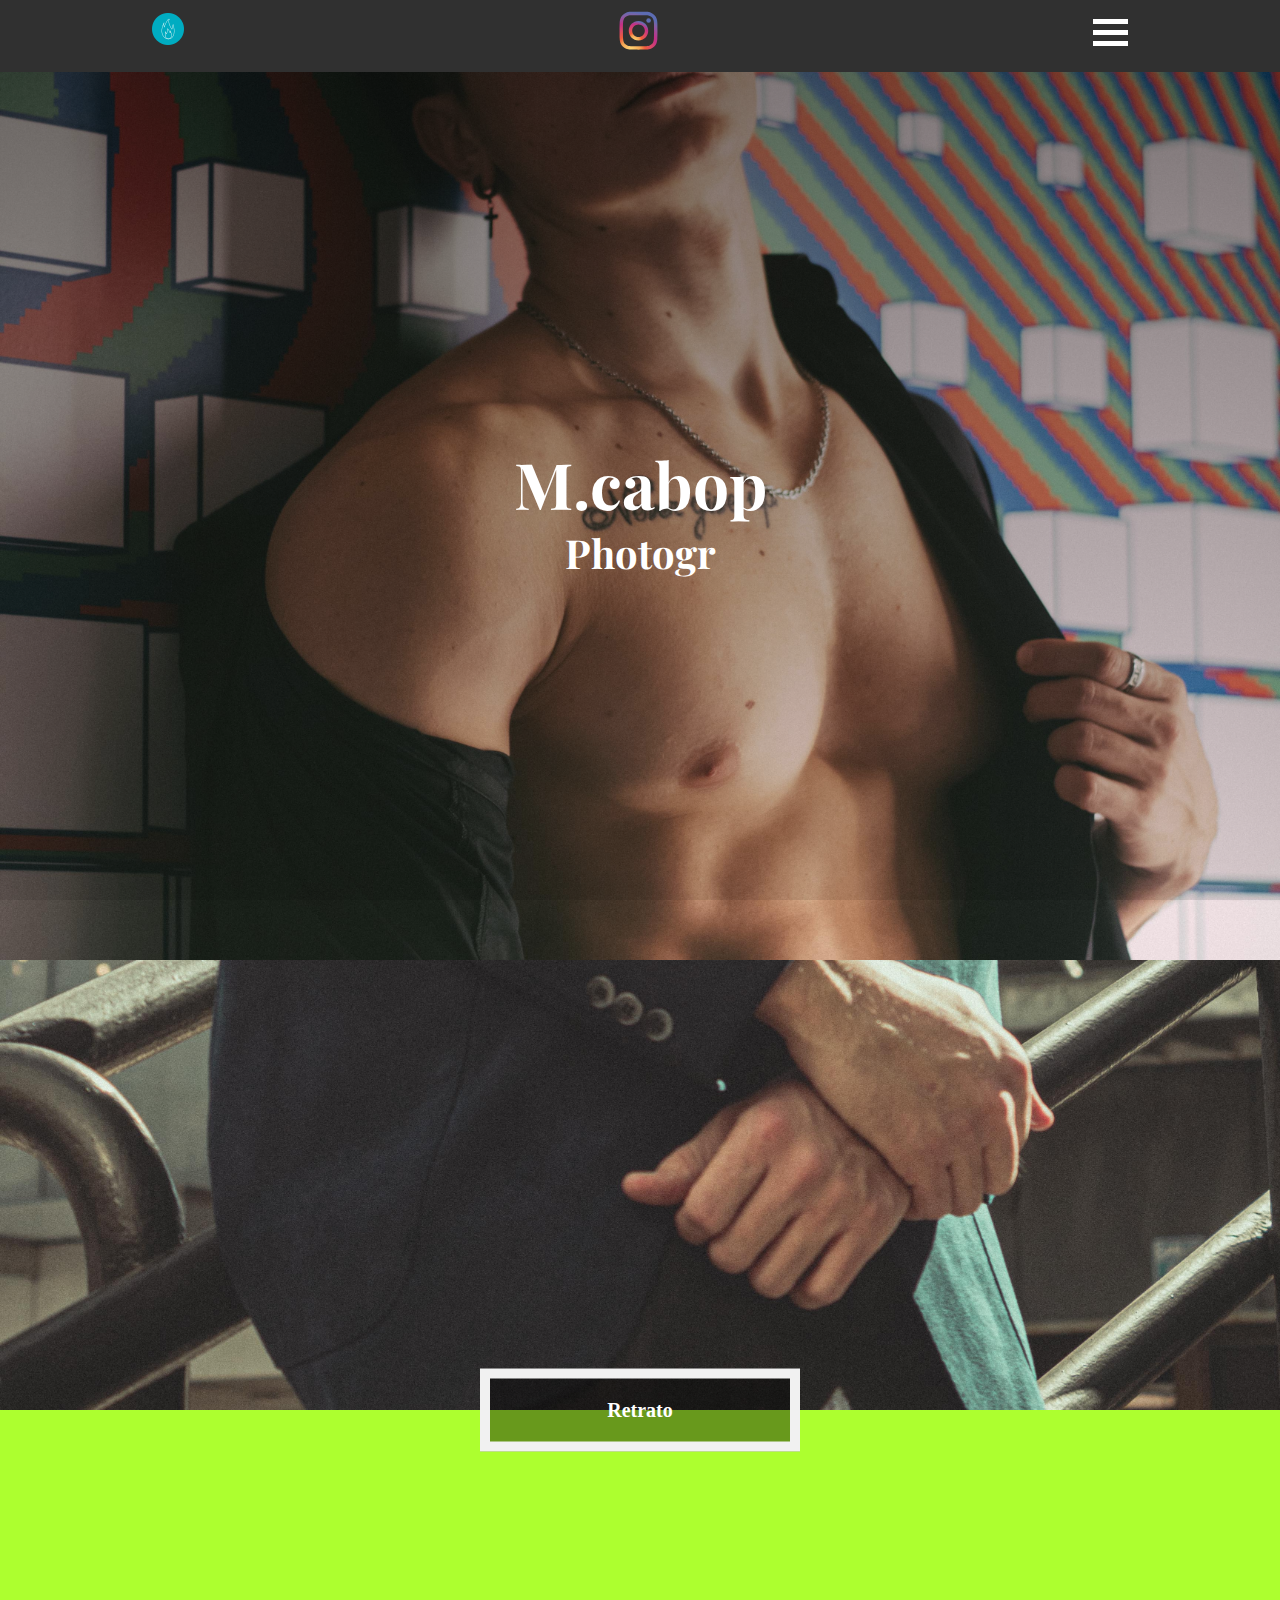
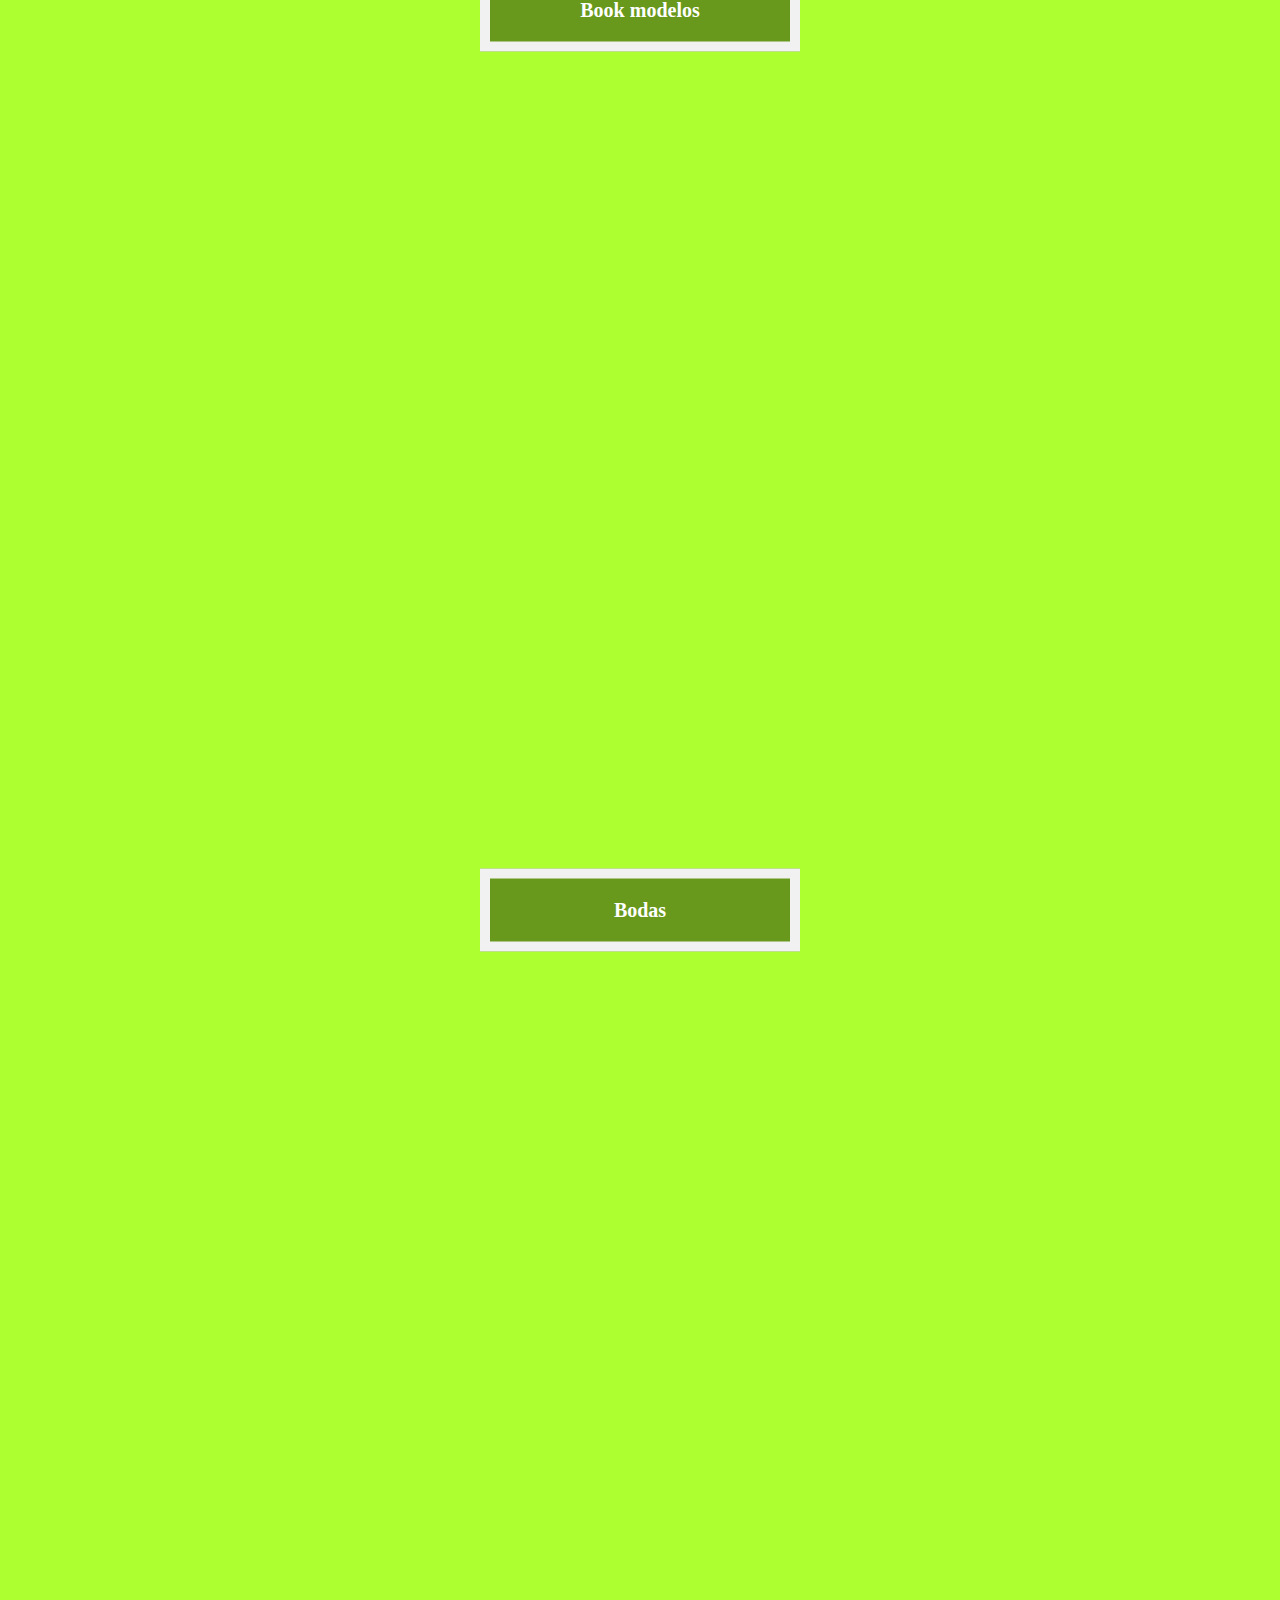
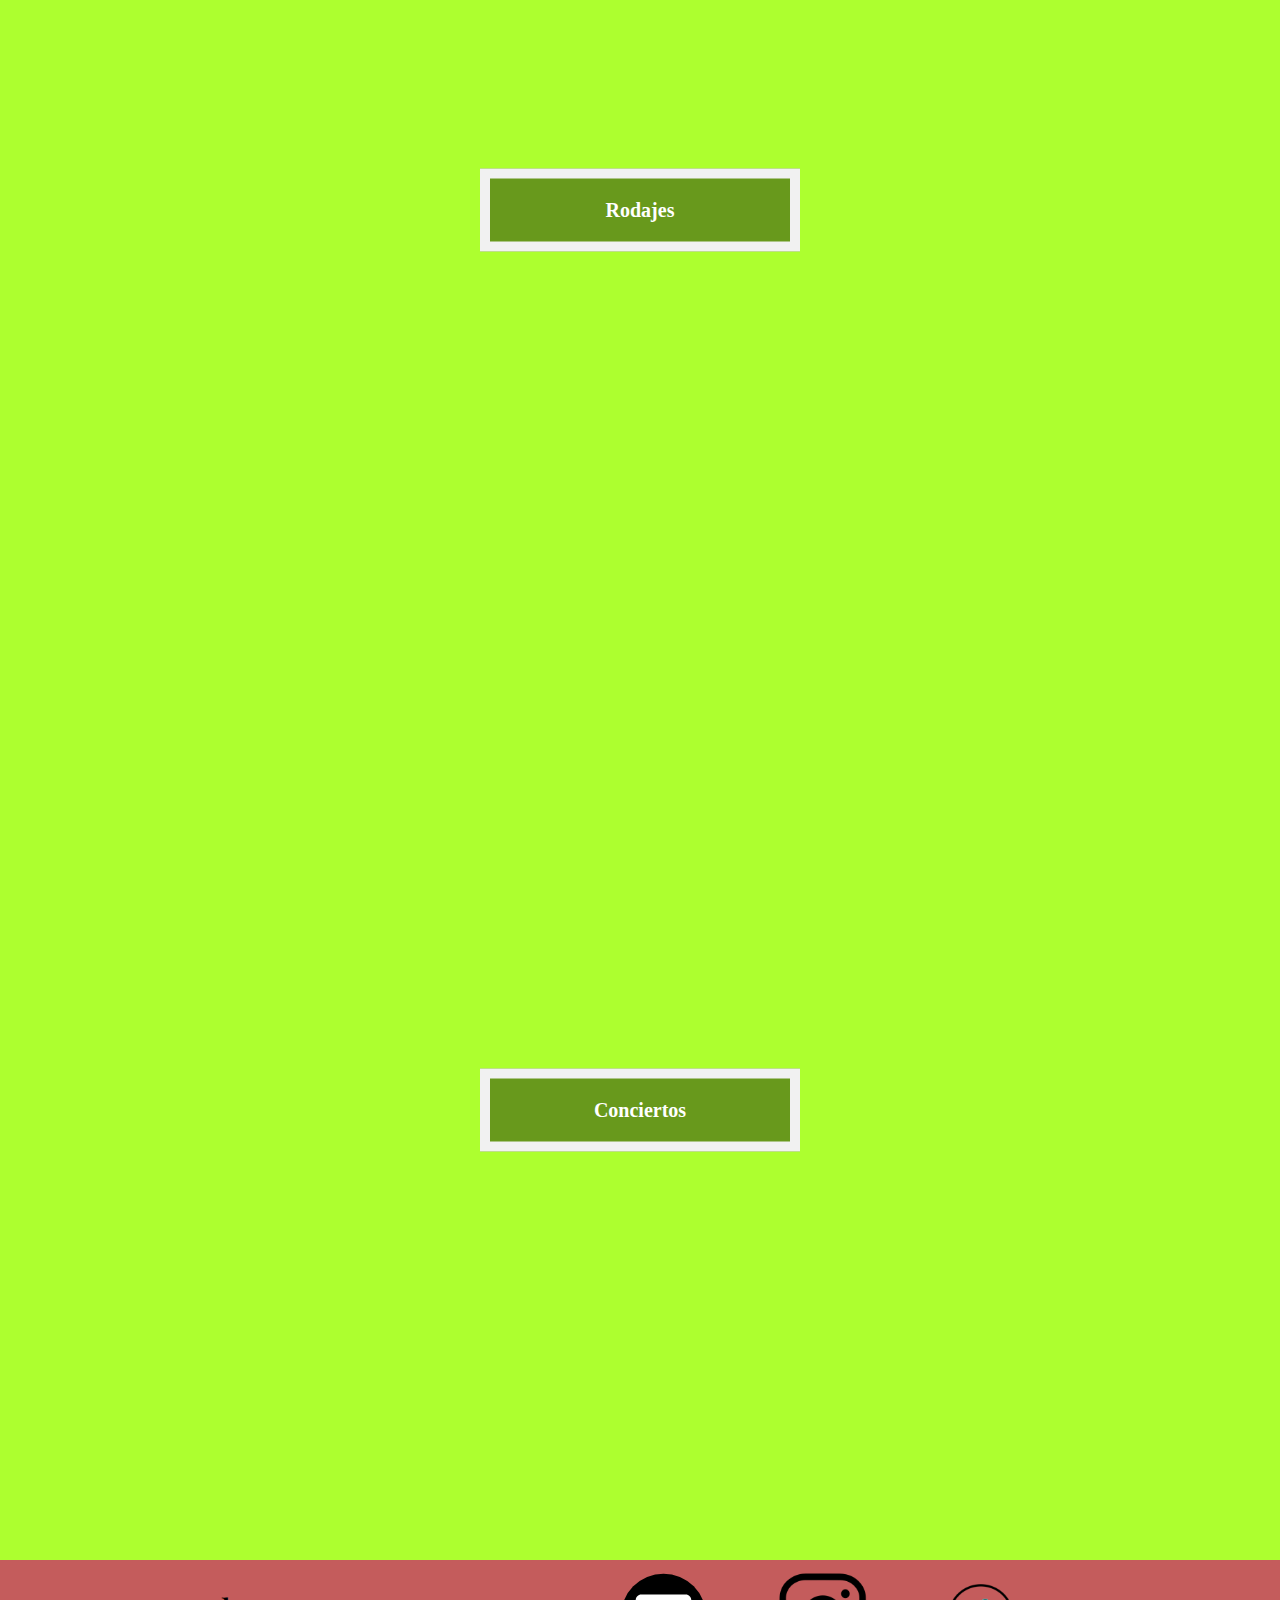
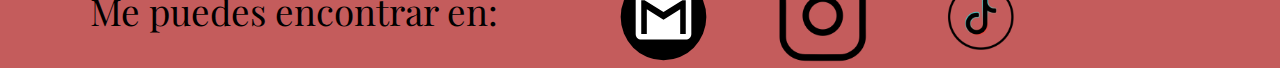
==== commit dd7edb2f: "Landing page a espera de revision" ====
--- a/index.html
+++ b/index.html
@@ -10,9 +10,9 @@
 
     <meta name="keywords" content="Fotografía, Fotografia, photography, photographer">
     <meta name="description" content="Descripcion de la web">
-    <link rel="stylesheet" href="estilos.css">
-    <link rel="stylesheet" href="prefabricado.css">
-    <link rel="stylesheet" href="mediaquerys.css">
+    <link rel="stylesheet" href="CSS/estilos.css">
+    <link rel="stylesheet" href="CSS/prefabricado.css">
+    <link rel="stylesheet" href="CSS/mediaquerys.css">
     <!--<link href="https://fonts.googleapis.com/css?family=Open+Sans:300,400,700,800&display=swap" rel="stylesheet">
     <link href='https://unpkg.com/boxicons@2.0.7/css/boxicons.min.css' rel='stylesheet'>
     <link href="https://fonts.googleapis.com/css2?family=Gloria+Hallelujah&family=Poppins:ital,wght@0,400;1,700&display=swap" rel="stylesheet">-->
--- a/CSS/estilos.css
+++ b/CSS/estilos.css
@@ -0,0 +1,206 @@
+* {
+  box-sizing: border-box;
+  padding: 0px;
+  margin: 0px;
+  max-width: 100%;
+}
+
+.movil{
+  display:none;
+}
+
+.pc{
+  display:none;
+}
+
+a {
+  text-decoration:none;
+}
+
+header::before {
+    content: "";
+    display: block;
+    margin-bottom: 60px;
+}
+
+nav{
+  width: 100%;
+  height: 62px;
+  position: fixed;
+  top: 0;
+  z-index: 100;
+  background-color: #303030;
+}
+
+#navbar{
+  transition: top 0.5s;
+}
+
+.nav {
+    display: flex;
+}
+
+.logo {
+  margin-left: 5%;
+  margin-top: 5%;
+}
+
+.hamburguer {
+  margin-right: 5%;
+  margin-top: 3%;
+}
+
+.enlacesHeader{
+  text-align: center;
+}
+
+
+.enlacesHeader a img{
+  width: 30%;
+  margin-top: -8%;
+}
+
+.header {
+  width: 100vw;
+  height: 100vh;
+  /*background-color:grey;
+  background-image: linear-gradient(rgba(0, 0, 0, 0.5), rgba(0, 0, 0, 0.1)), url(img/33.jpg);
+  background-attachment: fixed;
+  background-position: center;
+  background-repeat: no-repeat;
+  background-size: cover;*/
+}
+
+.header{
+  background-image: linear-gradient(rgba(0, 0, 0, 0.5), rgba(0, 0, 0, 0.1)), url(../img/comprimidas/33-min.jpg);
+  background-attachment: fixed;
+  background-position: center;
+  background-repeat: no-repeat;
+  background-size: cover;
+}
+.contenedor {
+  background-color: greenyellow;
+  height: 95vh;
+  /*text-align: center;*/
+}
+
+
+
+.header article{
+  font-family: 'Playfair Display', serif;
+  color: white;
+  font-weight: bold;
+  position: relative;
+  top: 50%;
+  left: 50%;
+  transform: translate(-50%, -50%);
+  text-align: center;
+}
+
+h1{
+  font-size: 40px;
+}
+
+h3{
+  font-size: 20px;
+}
+
+/*
+#subtitulo {
+  border-right: 4px solid;
+  width: 12ch;
+  animation: typing 4s steps(12),
+  blink .5s 13 step-end alternate;
+  overflow: hidden;
+}
+@keyframes typing {
+  from {width: 0;}
+}
+@keyframes blink {
+  50% {border-color: transparent};
+}
+/* Position text in the middle of the divs */
+.contenedor p {
+  background-color: rgb(0,0,0); /* Fallback color */
+  background-color: rgba(0,0,0, 0.4); /* Black w/opacity/see-through */
+  color: white;
+  font-weight: bold;
+  font-size: 20px;
+  border: 10px solid #f1f1f1;
+  position: relative;
+  top: 50%;
+  left: 50%;
+  transform: translate(-50%, -50%);
+  width: 50%;
+  padding: 20px;
+  /*margin: auto;*/
+  text-align: center;
+}
+
+.bloqueUno{
+  background-image: linear-gradient(rgba(0, 0, 0, 0.5), rgba(0, 0, 0, 0.5)), url(../img/comprimidas/teo1-min.jpg);
+
+  background-position: center;
+  background-repeat: no-repeat;
+  background-size: cover;
+}
+
+.bloqueDos{
+  background-image: linear-gradient(rgba(0, 0, 0, 0.5), rgba(0, 0, 0, 0.5)), url(../img/comprimidas/MG_9821-min.jpg);
+
+  background-position: center;
+  background-repeat: no-repeat;
+  background-size: cover;
+}
+
+.bloqueTres{
+  background-image: linear-gradient(rgba(0, 0, 0, 0.5), rgba(0, 0, 0, 0.5)), url(../img/comprimidas/foto_1-min.jpg);
+  background-position: center;
+  background-repeat: no-repeat;
+  background-size: cover;
+}
+
+.bloqueCuatro{
+  background-image: linear-gradient(rgba(0, 0, 0, 0.5), rgba(0, 0, 0, 0.5)), url(../img/comprimidas/laura_2-min.jpg);
+  background-position: center;
+  background-repeat: no-repeat;
+  background-size: cover;
+}
+
+.bloqueCinco{
+  background-image: linear-gradient(rgba(0, 0, 0, 0.5), rgba(0, 0, 0, 0.5)), url(../img/comprimidas/gomzalo3-min.jpg);
+  background-position: center;
+  background-repeat: no-repeat;
+  background-size: cover;
+}
+
+.bloqueSeis{
+  background-image: linear-gradient(rgba(0, 0, 0, 0.5), rgba(0, 0, 0, 0.5)), url(../img/comprimidas/Amor_liquido_1_10-min.jpg);
+  background-position: center;
+  background-repeat: no-repeat;
+  background-size: cover;
+}
+
+.footer {
+    width: 100vw;
+    height: 12vh;
+    background-color: rgb(196, 92, 92);
+    display: flex;
+    justify-content: space-evenly;
+    font-size: larger;
+    font-family: 'Playfair Display', serif;
+}
+
+.footer a img{
+    width: 13vw;
+    max-height: 100%;
+    margin: 8% 1% 0% 1%;
+}
+
+.footer p {
+  width: 37%;
+}
+.enlaces-footer{
+  width: 47%;
+}
+
--- a/CSS/prefabricado.css
+++ b/CSS/prefabricado.css
@@ -0,0 +1,99 @@
+/*Icono hamburguesa*/
+.hamburguer {
+    display: inline-block;
+    cursor: pointer;
+}
+  
+  .bar1, .bar2, .bar3 {
+    width: 35px;
+    height: 5px;
+    background-color: rgb(255, 255, 255);
+    margin: 6px 0;
+    transition: 0.5s;
+  }
+  
+  .change .bar1 {
+    -webkit-transform: rotate(-45deg) translate(-9px, 6px);
+    transform: rotate(-45deg) translate(-9px, 6px);
+  }
+  
+  .change .bar2 {opacity: 0;}
+  
+  .change .bar3 {
+    -webkit-transform: rotate(45deg) translate(-8px, -8px);
+    transform: rotate(45deg) translate(-8px, -8px);
+  }
+  /*Fin icono hamburguesa*/
+
+
+  /*Inicio del menú lateral*/
+  .sidenav {
+    height: 100%;
+    width: 0;
+    position: fixed;
+    z-index: 1;
+    top: 0;
+    left: 0;
+    background-color: #111;
+    overflow-x: hidden;
+    transition: 0.5s;
+    padding-top: 60px;
+    text-align:center;
+  }
+  
+  .sidenav a {
+    padding: 8px 8px 8px 32px;
+    cursor:pointer;
+    text-decoration: none;
+    font-size: 25px;
+    color: #818181;
+    display: block;
+    transition: 0.3s;
+  
+  }
+  
+  .sidenav a:hover{
+    color: #f1f1f1;
+  }
+  
+  .sidenav .closebtn {
+    position: absolute;
+    top: 0;
+    right: 25px;
+    font-size: 36px;
+    margin-left: 50px;
+  }
+  
+  @media screen and (max-height: 450px) {
+    .sidenav {padding-top: 15px;}
+    .sidenav a {font-size: 18px;}
+  }
+  /*Fin del menú lateral*/
+
+
+
+
+/*Top button*/
+  #myBtn {
+    display: none; /* Hidden by default */
+    position: fixed; /* Fixed/sticky position */
+    bottom: 20px; /* Place the button at the bottom of the page */
+    right: 30px; /* Place the button 30px from the right */
+    z-index: 99; /* Make sure it does not overlap */
+    cursor: pointer; /* Add a mouse pointer on hover 
+    background: linear-gradient(rgba(255, 255, 255, 0.1), rgba(255, 255, 255, 0.1));*/
+  }
+  /*
+  #myBtn:hover {
+    padding: 10px;
+    border-width: 0 5px 5px 0;
+  }*/
+
+  .arrowup{
+    border: solid white;
+    border-width: 0 3px 3px 0;
+    display: inline-block;
+    padding: 8px;
+    transform: rotate(-135deg);
+    -webkit-transform: rotate(-135deg);
+  }--- a/CSS/mediaquerys.css
+++ b/CSS/mediaquerys.css
@@ -0,0 +1,369 @@
+/*Tablet vertical*/
+@media (min-width: 768px) and (orientation: portrait){
+    
+    #myBtn {
+        bottom: 35px;
+        right: 45px;
+    }
+
+    .arrowup {
+        border-width: 0 5px 5px 0;
+        padding: 13px;
+    }
+    
+    .nav{
+        justify-content: space-around;
+    }
+
+    .sidenav {
+        padding-top: 8vh;
+    }
+
+    .sidenav a {
+        padding: 50px 8px 20px 32px;
+        font-size: 30px;
+    }
+
+    .logo {
+        margin-left: 0%;
+        margin-top: 2%;
+    }
+
+    .enlacesHeader a img {
+        width: 25%;
+        margin-top: -6%;
+    }
+
+    .hamburguer {
+        margin-right: 0;
+        margin-top: 1%;
+    }
+
+    .contenedor {
+        height: 100vh;
+    }
+
+    .bloqueUno, .bloqueDos, .bloqueTres, .bloqueCuatro, .bloqueCinco, .bloqueSeis{
+        background-attachment: fixed;
+    }
+
+    .footer{
+        font-size: 2.3em;
+    }
+
+    .footer a img {
+        width: 10vw;
+        margin: 8% 4% 0% 4%;
+    }
+
+}
+
+
+
+/*Tablet horizontal*/
+@media (min-width: 1024px) and (orientation: landscape){
+    #myBtn {
+        bottom: 25px;
+        right: 50px;
+    }
+
+    .arrowup {
+        border-width: 0 4px 4px 0;
+        padding: 11px;
+    }
+
+    .contenedor {
+        height: 100vh;
+    }
+
+    .nav {
+        justify-content: space-around;
+    }
+
+    .sidenav {
+        padding-top: 8vh;
+    }
+
+    .sidenav a {
+        padding: 50px 8px 20px 32px;
+        font-size: 30px;
+    }
+
+    .hamburguer, .logo {
+        margin-right: 0%;
+        margin-left: 0%;
+        margin-top: 1%;
+    }
+
+    .enlacesHeader a img {
+        width: 25%;
+        margin-top: -6%;
+    }
+
+    .bloqueUno, .bloqueDos, .bloqueTres, .bloqueCuatro, .bloqueCinco, .bloqueSeis{
+        background-attachment: fixed;
+    }
+
+    .contenedor p {
+        width: 25%;
+    }
+
+    .footer{
+        font-size: 2.3em;
+    }
+
+    .footer p {
+        width: 45%;
+        padding-top: 2%;
+    }
+
+    .footer a img {
+        width: 7vw;
+        margin: 2% 8% 0% 8%;
+    }
+
+}
+
+
+
+
+/*Tablet grande vertical*/
+@media (min-width: 1024px) and (orientation: portrait){
+    #myBtn {
+        bottom: 45px;
+        right: 60px;
+    }
+
+    .arrowup {
+        border-width: 0 6px 6px 0;
+        padding: 17px;
+    }
+
+    nav{
+        height: 6vh;
+    }
+
+    .sidenav {
+        padding-top: 8vh;
+    }
+
+    .sidenav a {
+        padding: 50px 8px 20px 32px;
+        font-size: 30px;
+    }
+
+    .enlacesHeader a img {
+        width: 30%;
+        margin-top: -6%;
+    }
+
+    .hamburguer {
+        margin-top: 2%;
+    }
+
+    .header article h1{
+        font-size: 4em;
+    }
+
+    .header article h3{
+        font-size: 2em;
+    }
+
+    .contenedor p {
+        font-size: 2em;
+    }
+
+    .footer a img {
+        width: 10vw;
+        margin: 6% 4% 0% 4%;
+    }
+
+    .footer {
+        font-size: 3em;
+        padding-top: 1%;
+    }
+}
+
+/*Portátil pequeño*/
+@media (min-width: 1280px) and (max-width: 1439px){
+
+    #myBtn {
+        bottom: 35px;
+        right: 70px;
+    }
+
+    .arrowup {
+        border-width: 0 5px 5px 0;
+        padding: 15px;
+    }
+
+    .change .bar3 {
+        -webkit-transform: rotate(
+    45deg) translate(-9px, -7px);
+        transform: rotate(
+    45deg) translate(-9px, -7px);
+    }
+
+    .header article h1{
+        font-size: 4em;
+    }
+
+    .header article h3{
+        font-size: 2.5em;
+    }
+
+    nav {
+        height: 8vh;
+    }
+
+    .footer p {
+        width: 32%;
+    }
+
+    .footer a img {
+        margin: 2% 5% 0% 5%;
+    }
+
+
+}
+
+/*Tablet grande horizontal*/
+@media (min-width: 1366px) and (orientation: landscape){
+    #myBtn {
+        bottom: 45px;
+        right: 60px;
+    }
+
+    .arrowup {
+        border-width: 0 6px 6px 0;
+        padding: 17px;
+    }
+
+    nav{
+        height: 7vh;
+    }
+
+    .sidenav {
+        padding-top: 8vh;
+    }
+
+    .sidenav a {
+        padding: 50px 8px 20px 32px;
+        font-size: 30px;
+    }
+
+    .logo{
+        width: 4%;
+    }
+
+    .logo img{
+        width: 100%;
+    }
+
+    .enlacesHeader a img {
+        width: 30%;
+        margin-top: -7%;
+    }
+
+    .bar1, .bar2, .bar3 {
+        width: 3.7vw;
+        height: 0.8vh;
+    }
+
+    .change .bar1 {
+        -webkit-transform: rotate(
+    -45deg) translate(-10px, 8px);
+        transform: rotate(
+    -45deg) translate(-10px, 8px);
+    }
+
+    .change .bar3 {
+        -webkit-transform: rotate(
+    45deg) translate(-12px, -8px);
+        transform: rotate(
+    45deg) translate(-12px, -8px);
+    }
+    
+    .header article h1{
+        font-size: 4em;
+    }
+
+    .header article h3{
+        font-size: 2em;
+    }
+
+    .contenedor p {
+        font-size: 2em;
+    }
+
+    .footer {
+        font-size: 3em;
+    }
+
+
+
+}
+
+
+
+/*Portátil normal*/
+@media (min-width: 1440px){
+
+    #myBtn {
+        bottom: 35px;
+        right: 65px;
+    }
+
+    .arrowup {
+        border-width: 0 4px 4px 0;
+        padding: 14px;
+    }
+
+    nav {
+        height: 9vh;
+    }
+
+    .logo {
+        width: 3%;
+        margin-top: 0.5%;
+    }
+
+    .enlacesHeader a img {
+        width: 27%;
+    }
+
+    .bar1, .bar2, .bar3 {
+        width: 2.8vw;
+        height: 0.8vh;
+    }
+
+    .change .bar1 {
+        -webkit-transform: rotate( 
+    -45deg) translate(-10px, 5px);
+        transform: rotate( 
+    -45deg) translate(-10px, 5px);
+    }
+
+    .footer a img {
+        width: 4vw;
+        margin: 2% 6% 0% 6%;
+    }
+
+    .footer p {
+        width: 45%;
+        padding-top: 1%;
+    }
+
+    .footer {
+        height: 13vh;
+        font-size: 2.5em;
+    }
+}
+
+
+
+/*Portátil grande*/
+@media (min-width: 2560px){
+    
+}
+
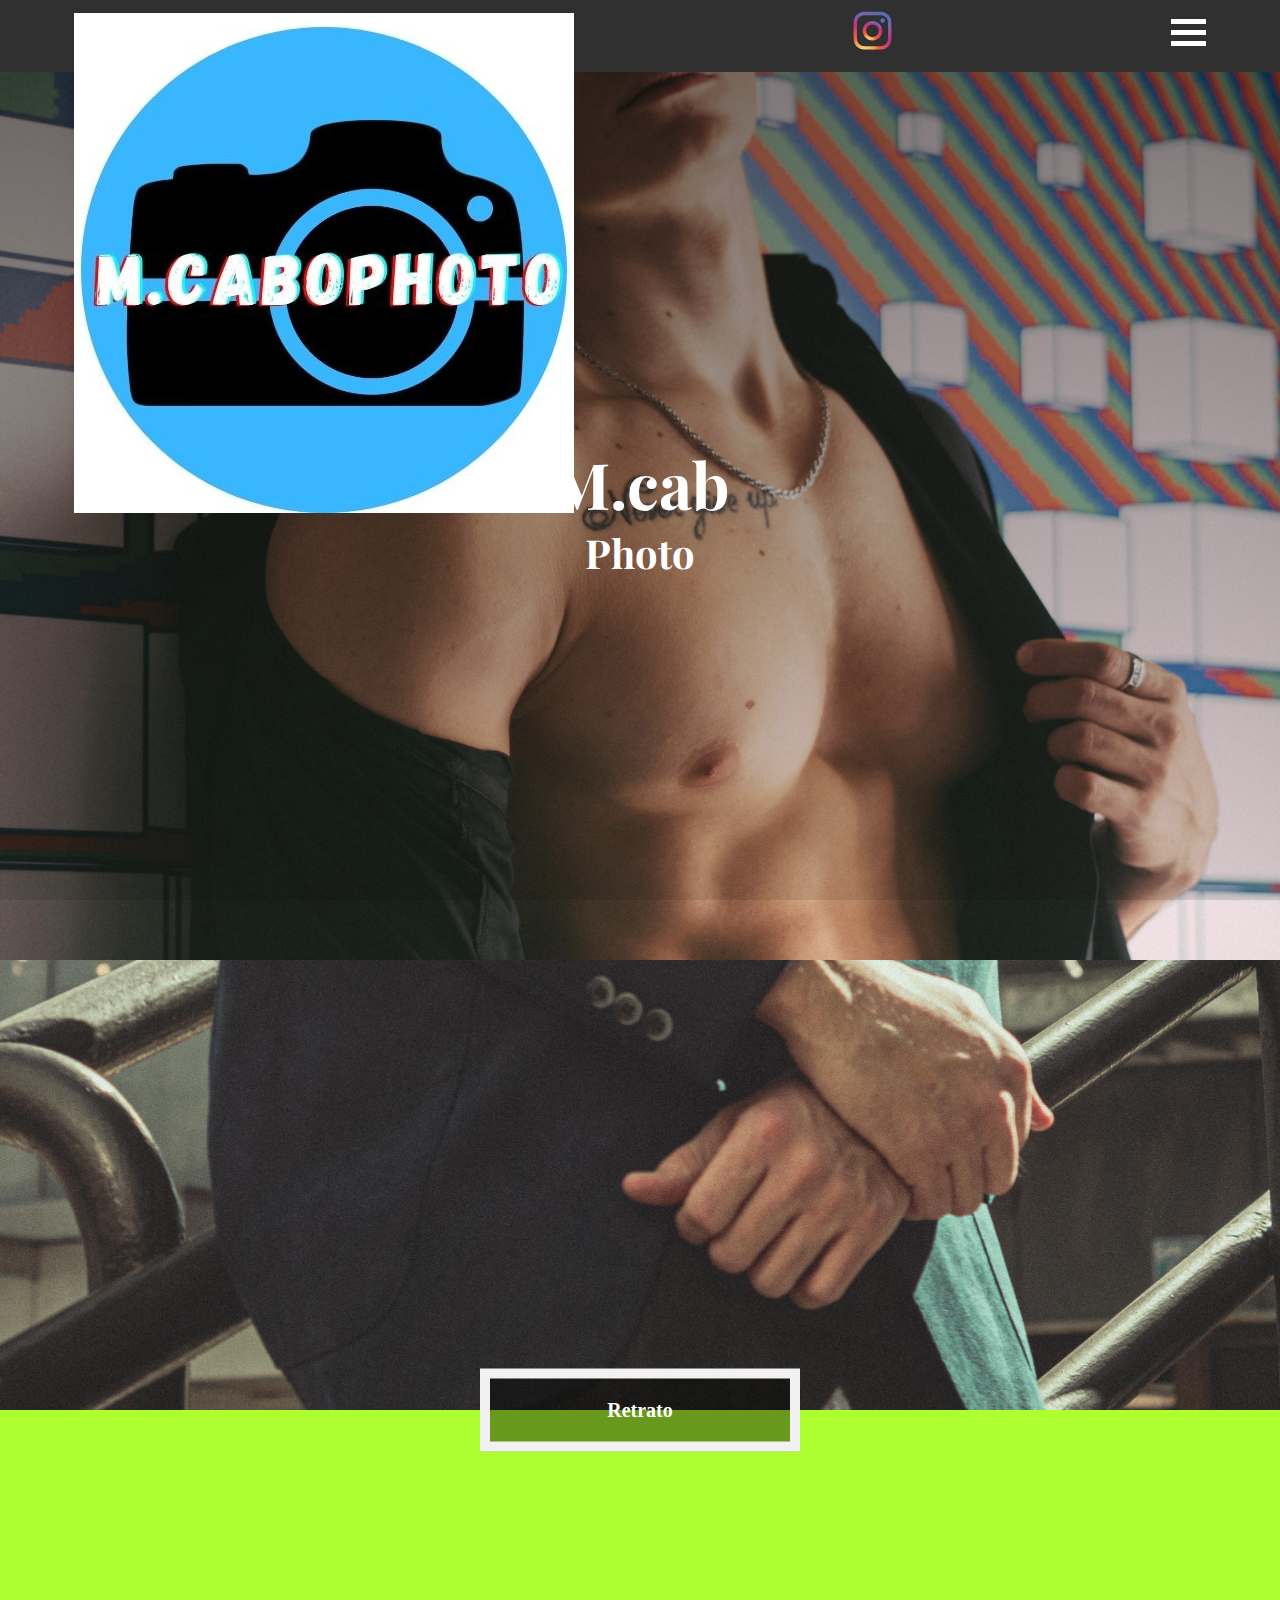
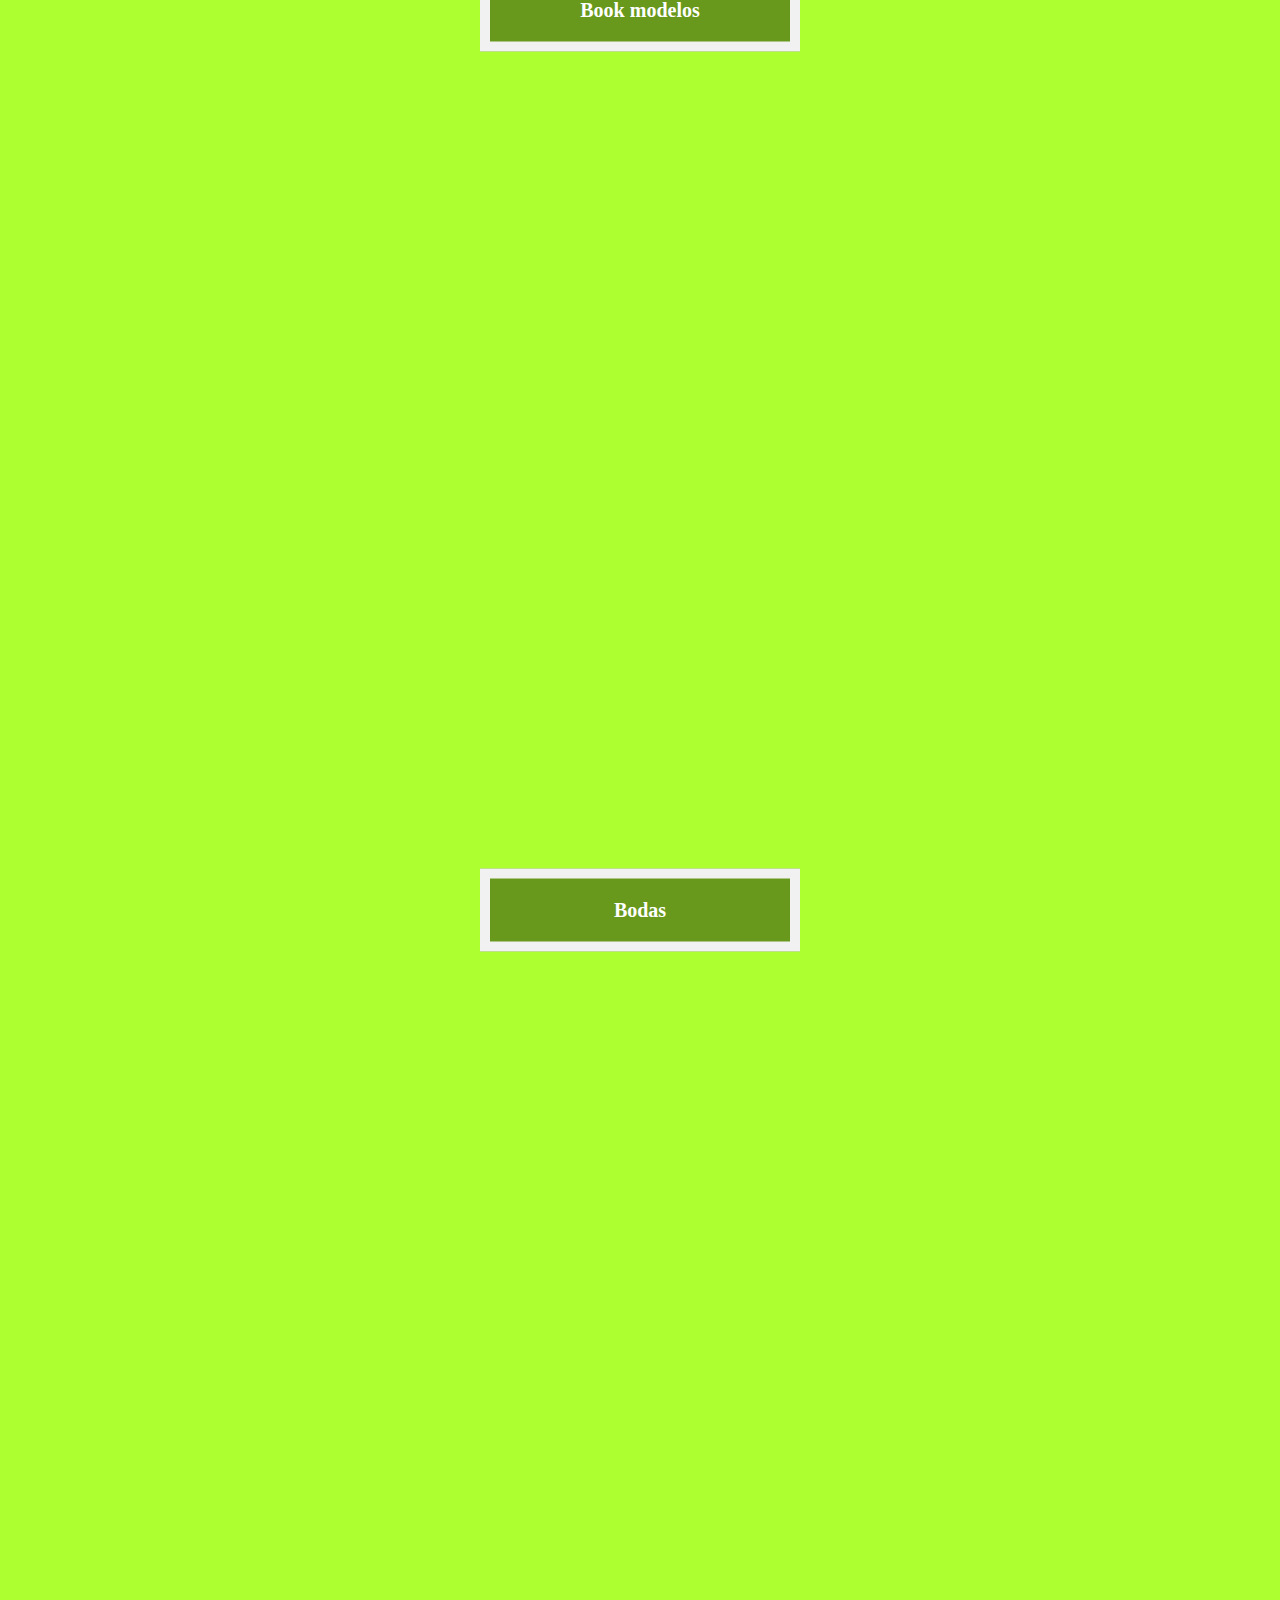
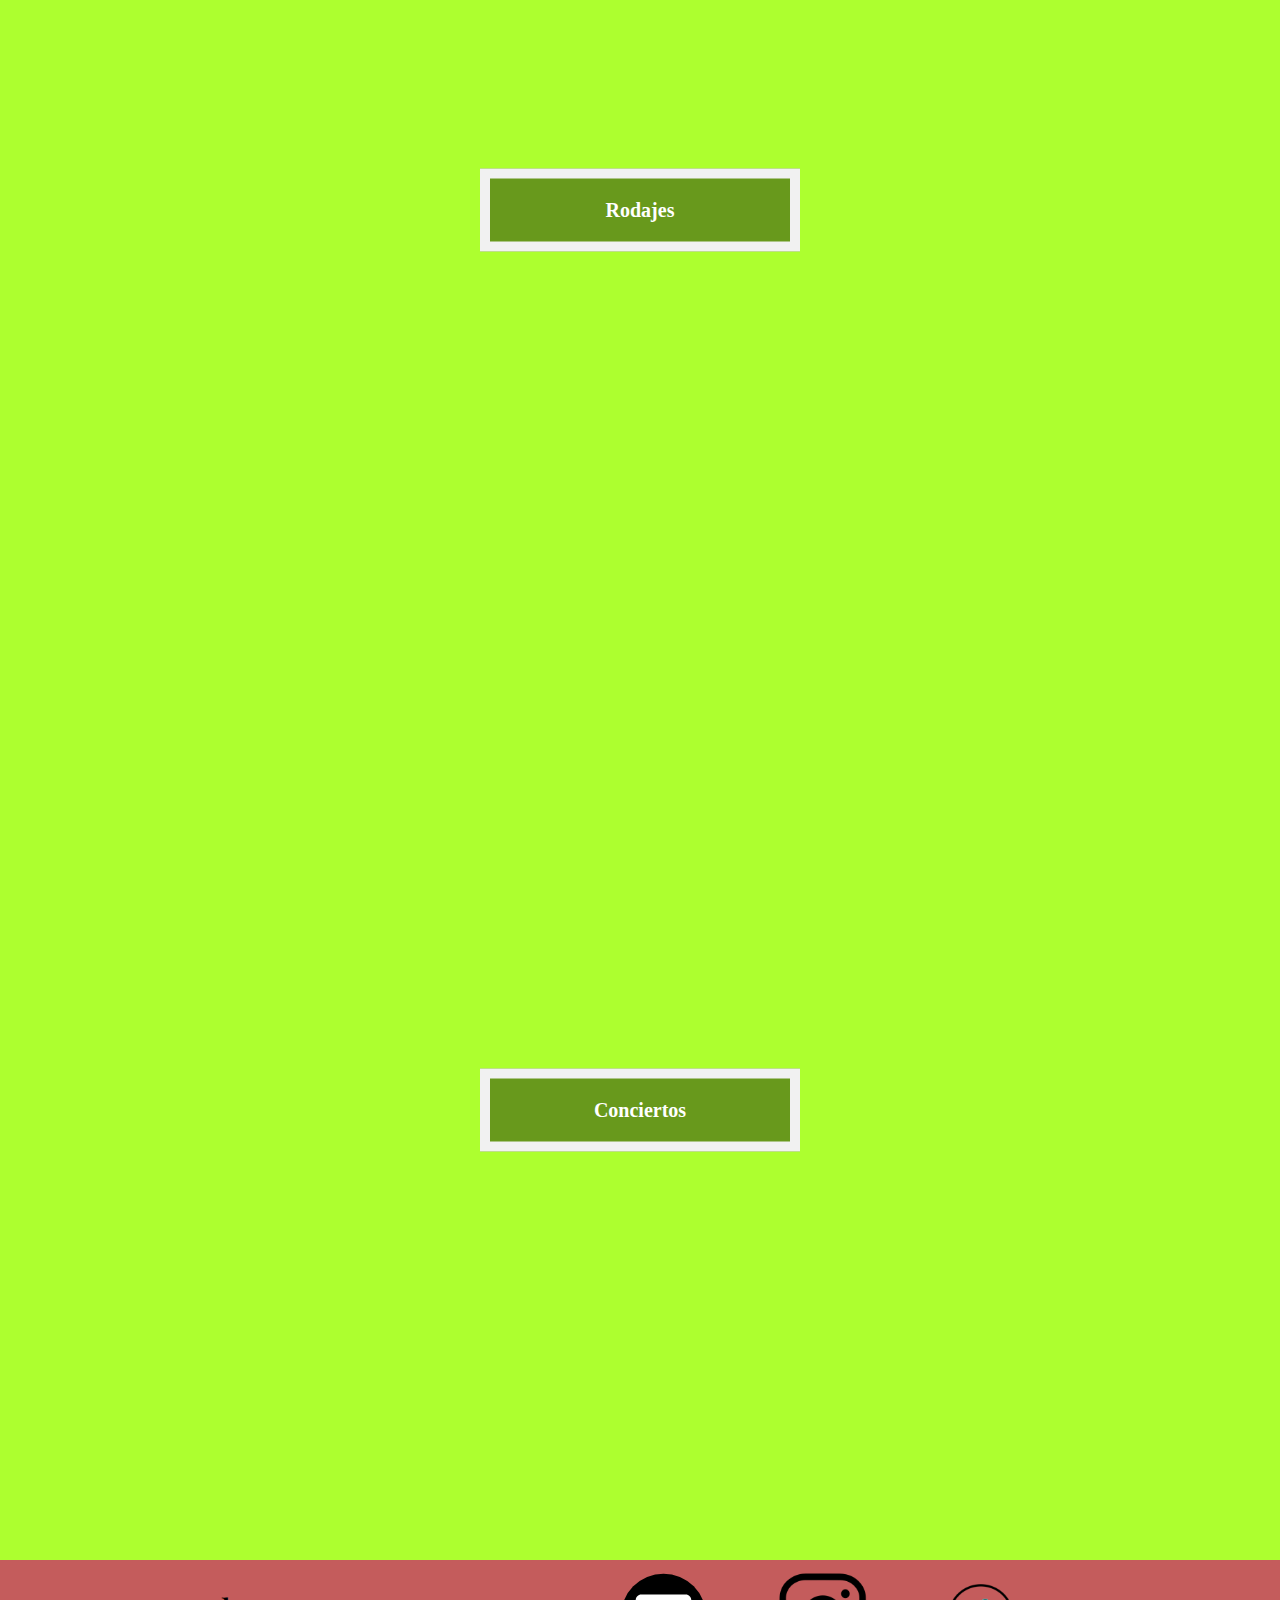
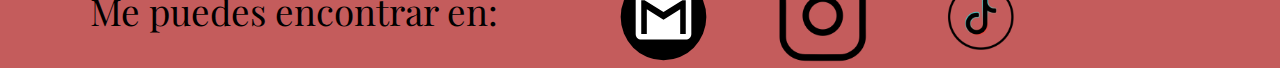
==== commit c281d26f: "Landing page a espera de revision" ====
--- a/index.html
+++ b/index.html
@@ -6,7 +6,7 @@
 
     <title>Mcabo96</title>
 
-    <script src="main.js" defer></script>
+    <script src="js/main.js" defer></script>
 
     <meta name="keywords" content="Fotografía, Fotografia, photography, photographer">
     <meta name="description" content="Descripcion de la web">
@@ -16,7 +16,7 @@
     <!--<link href="https://fonts.googleapis.com/css?family=Open+Sans:300,400,700,800&display=swap" rel="stylesheet">
     <link href='https://unpkg.com/boxicons@2.0.7/css/boxicons.min.css' rel='stylesheet'>
     <link href="https://fonts.googleapis.com/css2?family=Gloria+Hallelujah&family=Poppins:ital,wght@0,400;1,700&display=swap" rel="stylesheet">-->
-    <link href="iconos/fuego.png" rel="icon">
+    <link href="iconos/mcabophotod.jpg" rel="icon">
     
     <link href="https://fonts.googleapis.com/css2?family=Gloria+Hallelujah&family=Playfair+Display:ital@1&family=Poppins:ital,wght@0,400;1,700&display=swap" rel="stylesheet">
 
@@ -27,14 +27,9 @@
         <nav id = "navbar">
             <section  class="nav">
                 <div class="logo">
-                    <img src="iconos/fuego.png">
+                    <img src="iconos/mcabophotod.jpg">
                 </div>
                 <div class="enlacesHeader">
-                    <!--<a href="#">Enlace</a>
-                    <a href="#">Enlace</a>
-                    <a href="#">Enlace</a>
-                    <a href="#">Enlace</a>
-                    <a href="#">Enlace</a>-->
                     <a href="#"><img src="iconos\ig-icon2.svg" alt="Icono instagram" /></a>
                 </div>
                 <div id = "hamburguer" class="hamburguer" onclick="myFunction()">
@@ -48,7 +43,7 @@
             <a onclick="myFunction2('top')">Inicio</a>
             <a onclick="myFunction2('work')">Sobre mí</a>
             <a onclick="myFunction2('Bodas')">Categorías</a>
-            <a onclick="myFunction2()" href="#">Contact</a>
+            <a onclick="myFunction2()" href="HTML/retrato.html">Contact</a>
         </div>
     </header>
     <main>
@@ -60,10 +55,10 @@
             </article>
         </section>
         <section id = "work" class="work">
-            <a href=""><div class="contenedor bloqueUno"><p>Retrato</p></div></a>
-            <a href=""><div class="contenedor bloqueDos"><p>Paisaje</p></div></a>
+            <a href="HTML/retrato.html"><div class="contenedor bloqueUno"><p>Retrato</p></div></a>
+            <a href="HTML/paisaje.html"><div class="contenedor bloqueDos"><p>Paisaje</p></div></a>
             <a href=""><div class="contenedor bloqueTres"><p>Book modelos</p></div></a>
-            <a id = "Bodas" href=""><div class="contenedor bloqueCuatro"><p>Bodas</p></div></a>
+            <a id = "Bodas" href="HTML/bodas.html"><div class="contenedor bloqueCuatro"><p>Bodas</p></div></a>
             <a href=""><div class="contenedor bloqueCinco"><p>Rodajes</p></div></a>
             <a href=""><div class="contenedor bloqueSeis"><p>Conciertos</p></div></a>
         </section>
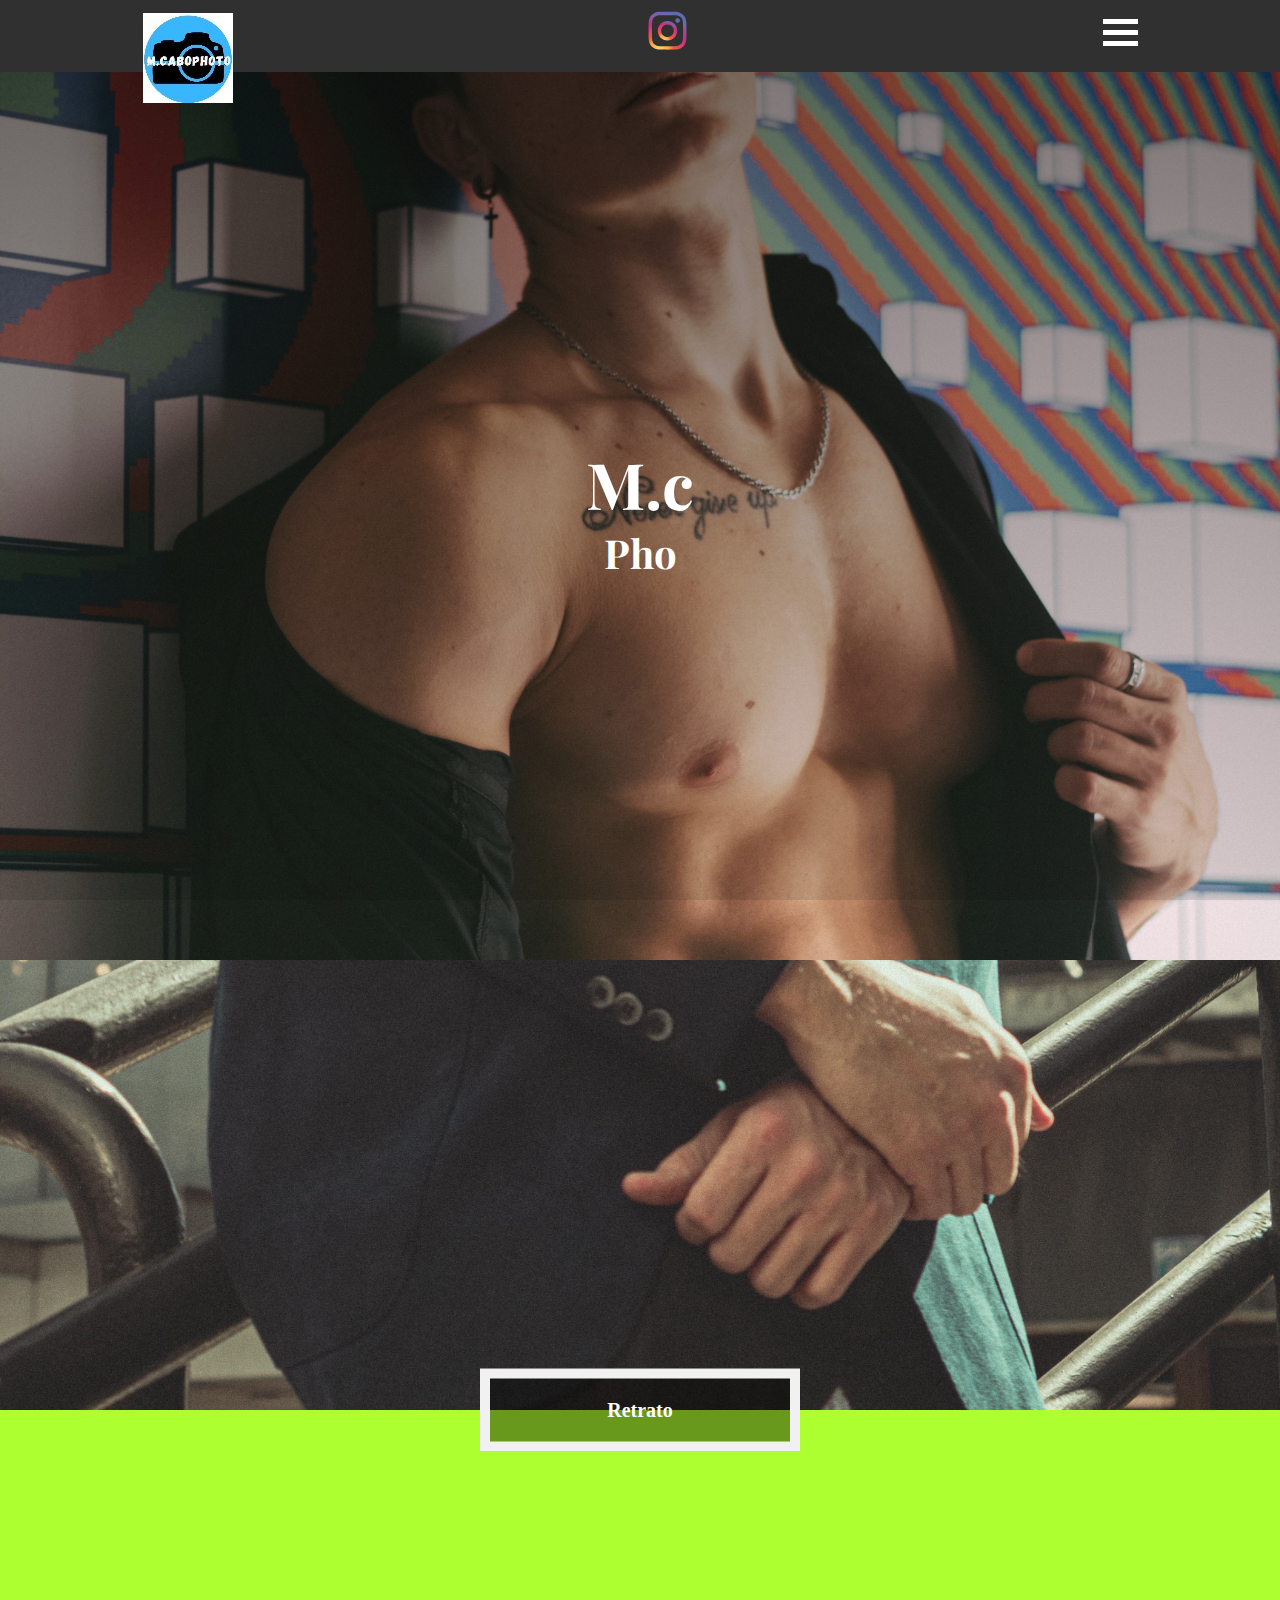
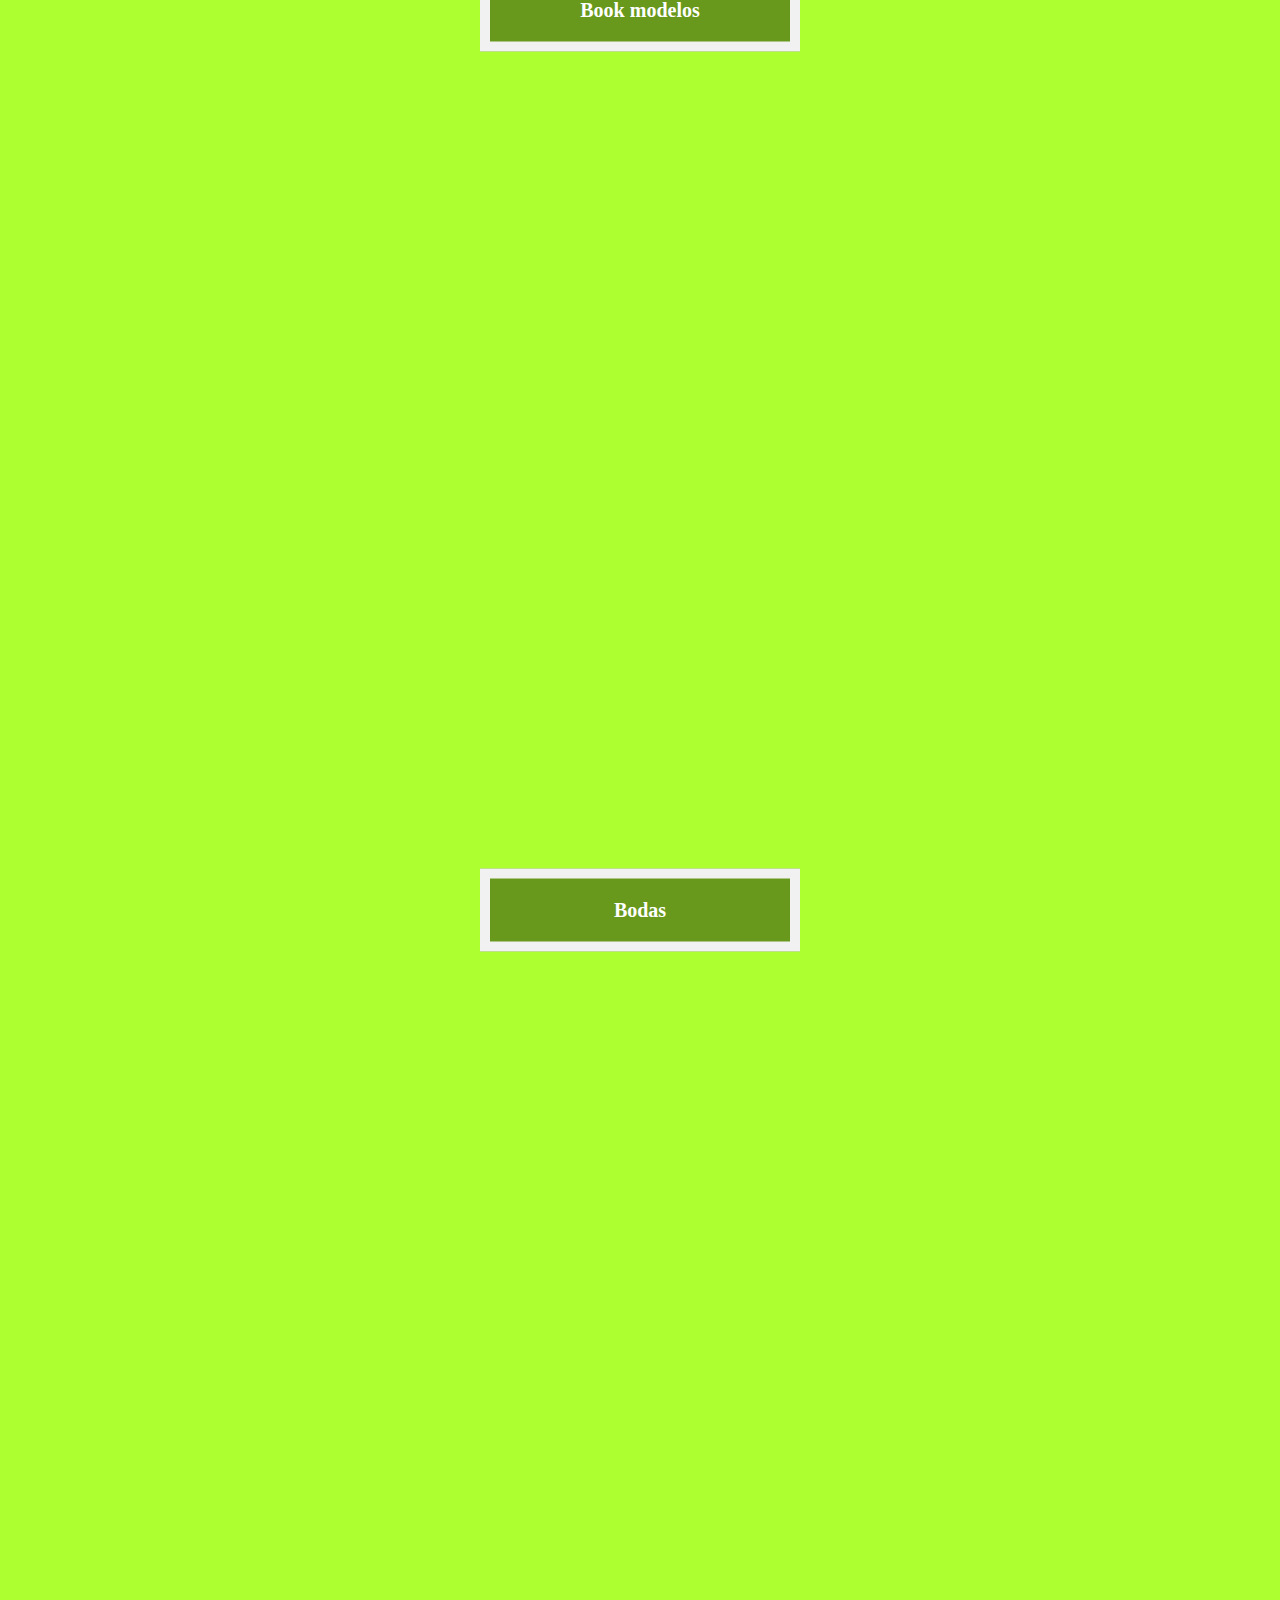
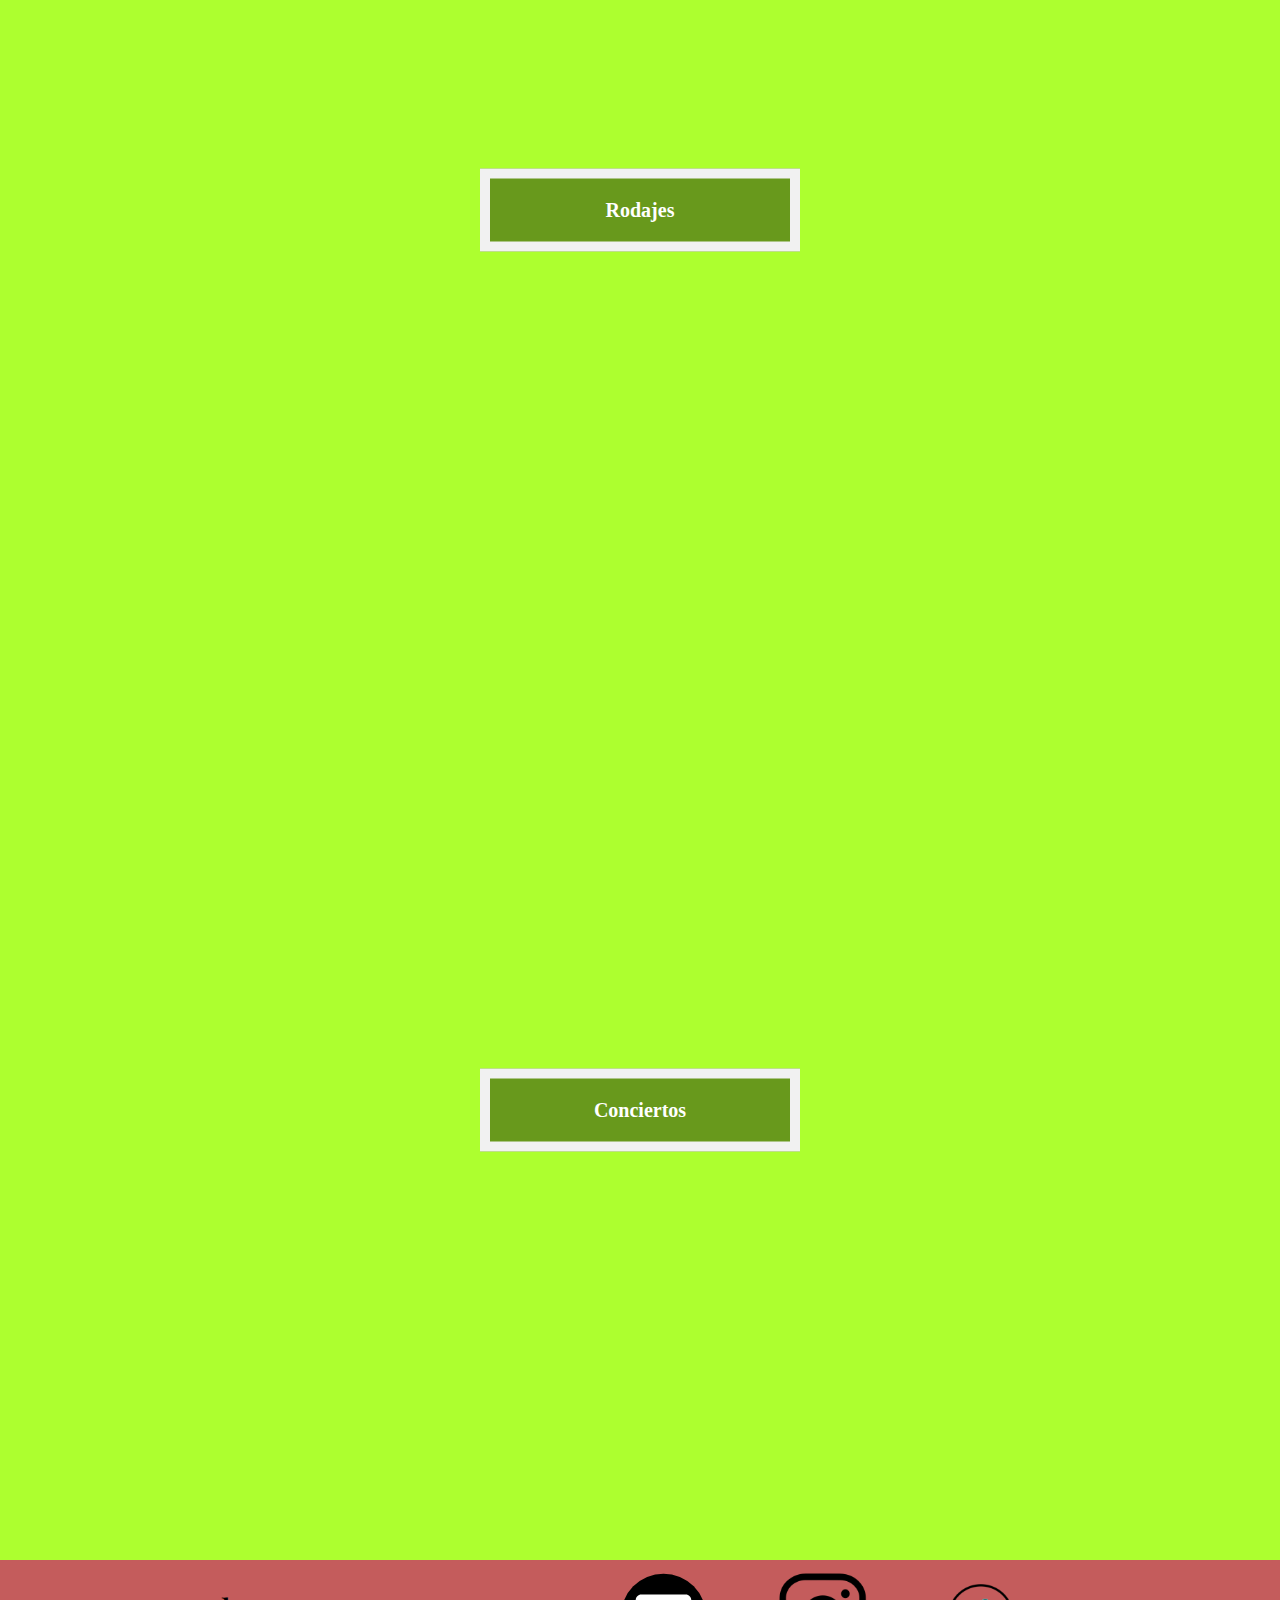
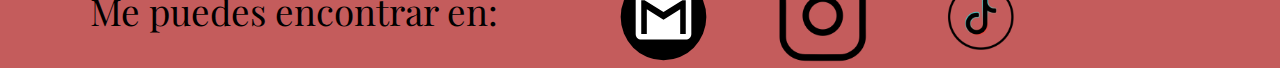
==== commit 85abce11: "Landing page a espera de revision" ====
--- a/index.html
+++ b/index.html
@@ -27,7 +27,7 @@
         <nav id = "navbar">
             <section  class="nav">
                 <div class="logo">
-                    <img src="iconos/mcabophotod.jpg">
+                    <img src="iconos/m_mcabophotod1.jpg">
                 </div>
                 <div class="enlacesHeader">
                     <a href="#"><img src="iconos\ig-icon2.svg" alt="Icono instagram" /></a>
@@ -55,12 +55,12 @@
             </article>
         </section>
         <section id = "work" class="work">
-            <a href="HTML/retrato.html"><div class="contenedor bloqueUno"><p>Retrato</p></div></a>
-            <a href="HTML/paisaje.html"><div class="contenedor bloqueDos"><p>Paisaje</p></div></a>
-            <a href=""><div class="contenedor bloqueTres"><p>Book modelos</p></div></a>
-            <a id = "Bodas" href="HTML/bodas.html"><div class="contenedor bloqueCuatro"><p>Bodas</p></div></a>
-            <a href=""><div class="contenedor bloqueCinco"><p>Rodajes</p></div></a>
-            <a href=""><div class="contenedor bloqueSeis"><p>Conciertos</p></div></a>
+            <div class="contenedor bloqueUno"><a href="HTML/retrato.html"><p>Retrato</p></a></div>
+            <div class="contenedor bloqueDos"><a href="HTML/paisaje.html"><p>Paisaje</p></a></div>
+            <div class="contenedor bloqueTres"><a href=""><p>Book modelos</p></a></div>
+            <div class="contenedor bloqueCuatro"><a id = "Bodas" href="HTML/bodas.html"><p>Bodas</p></a></div>
+            <div class="contenedor bloqueCinco"><a href=""><p>Rodajes</p></a></div>
+            <div class="contenedor bloqueSeis"><a href=""><p>Conciertos</p></a></div>
         </section>
     </main>
     <footer>
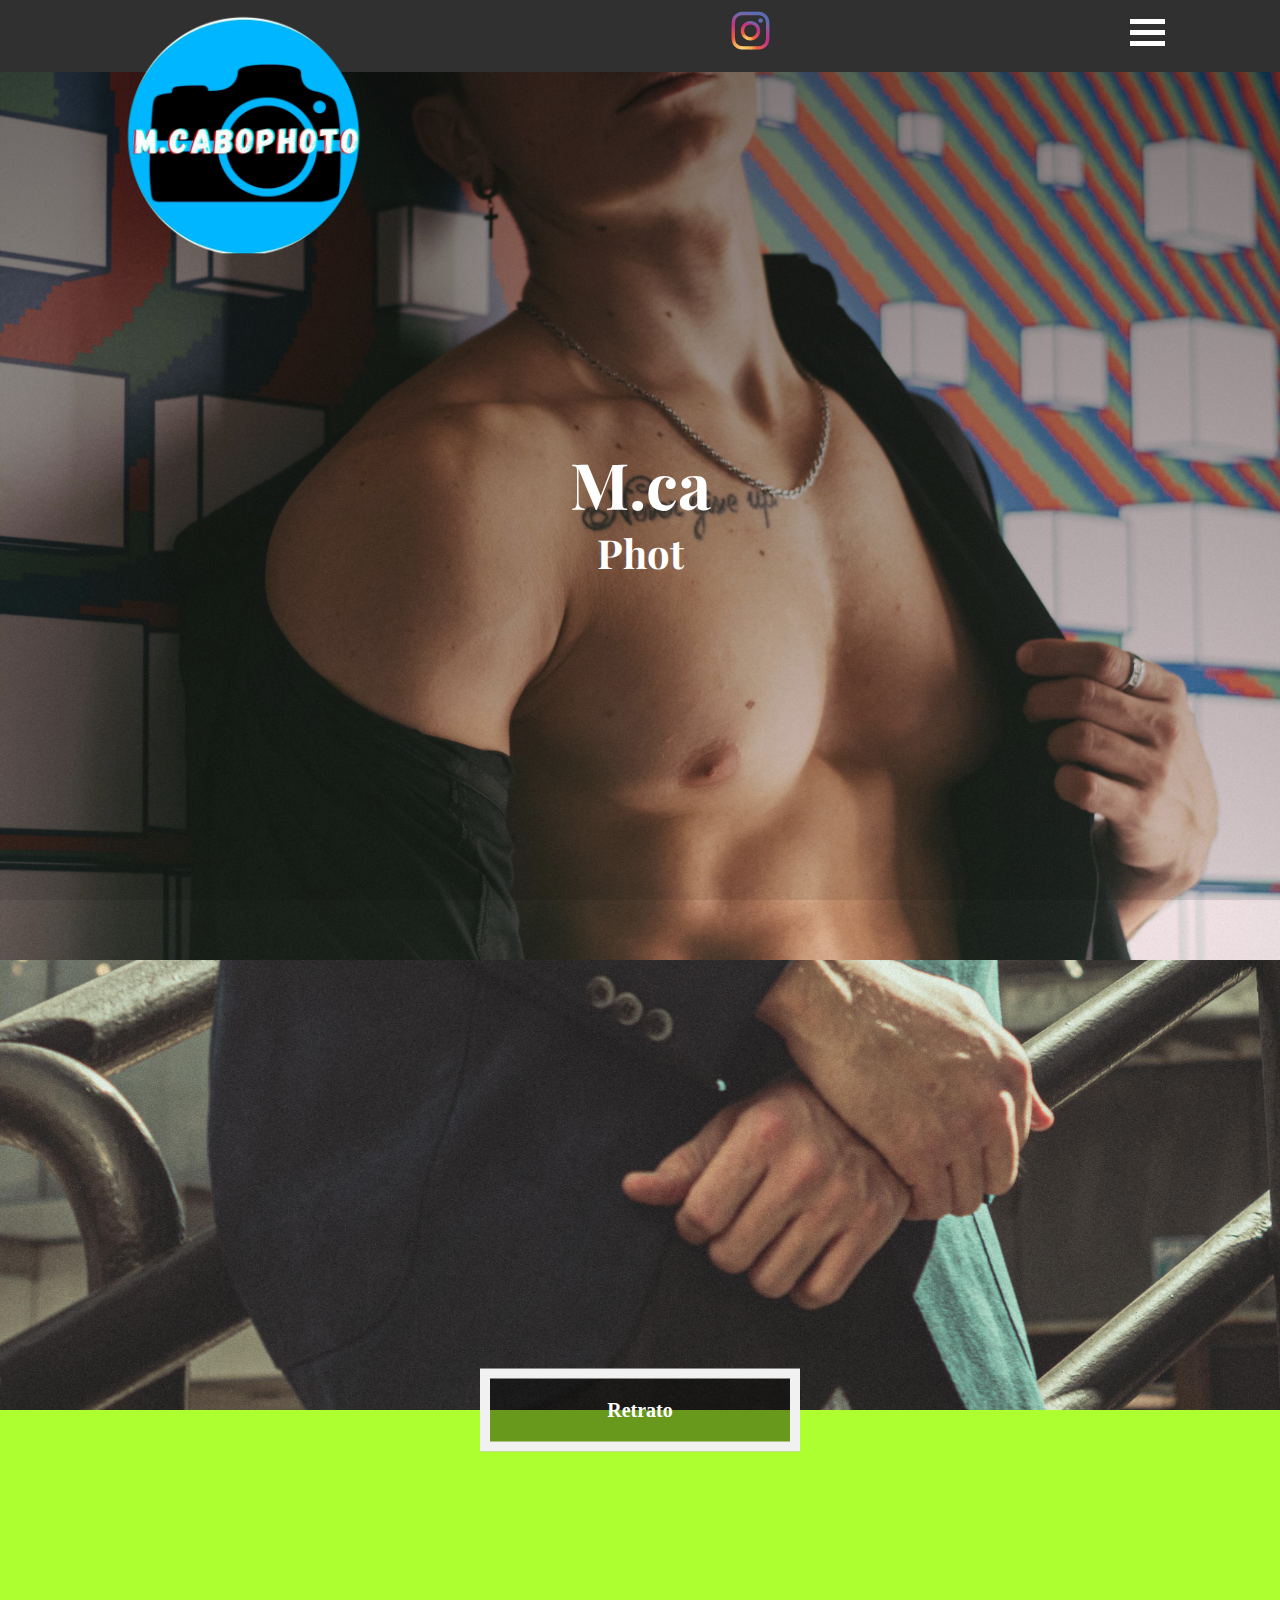
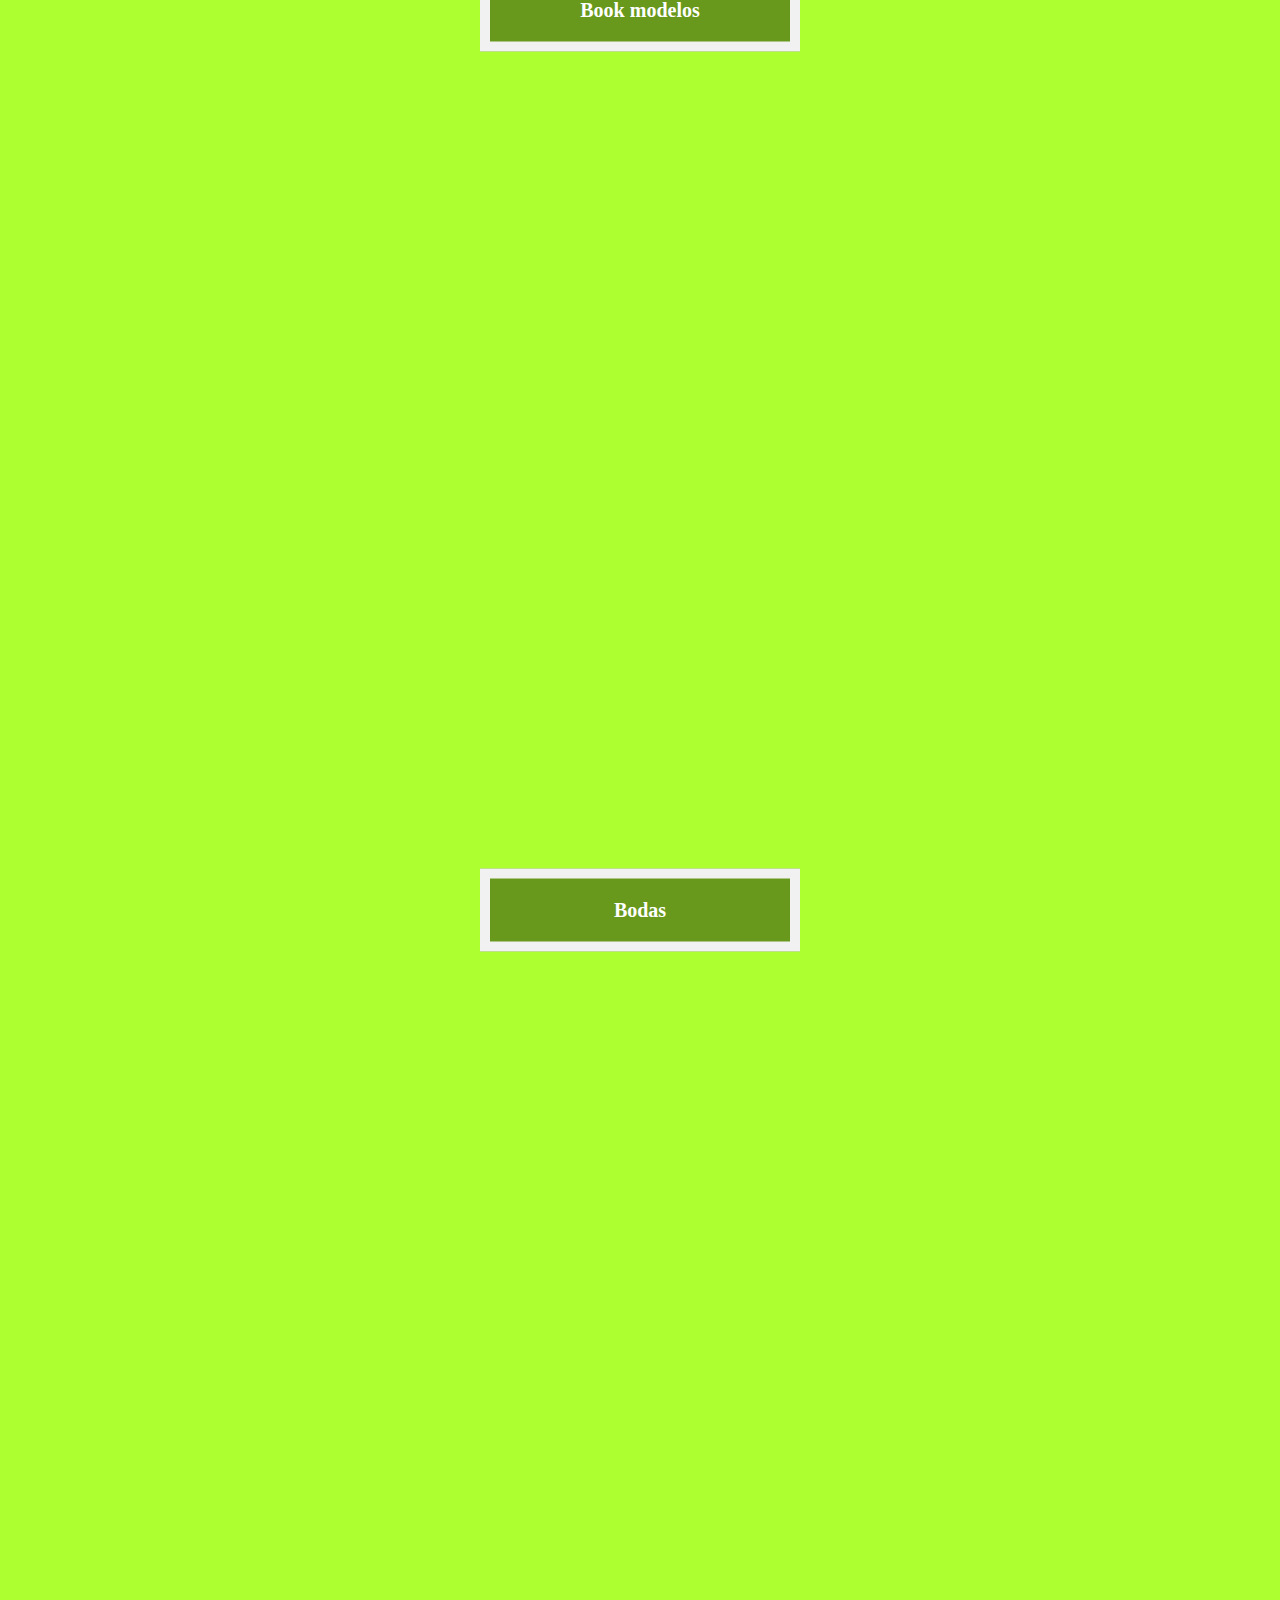
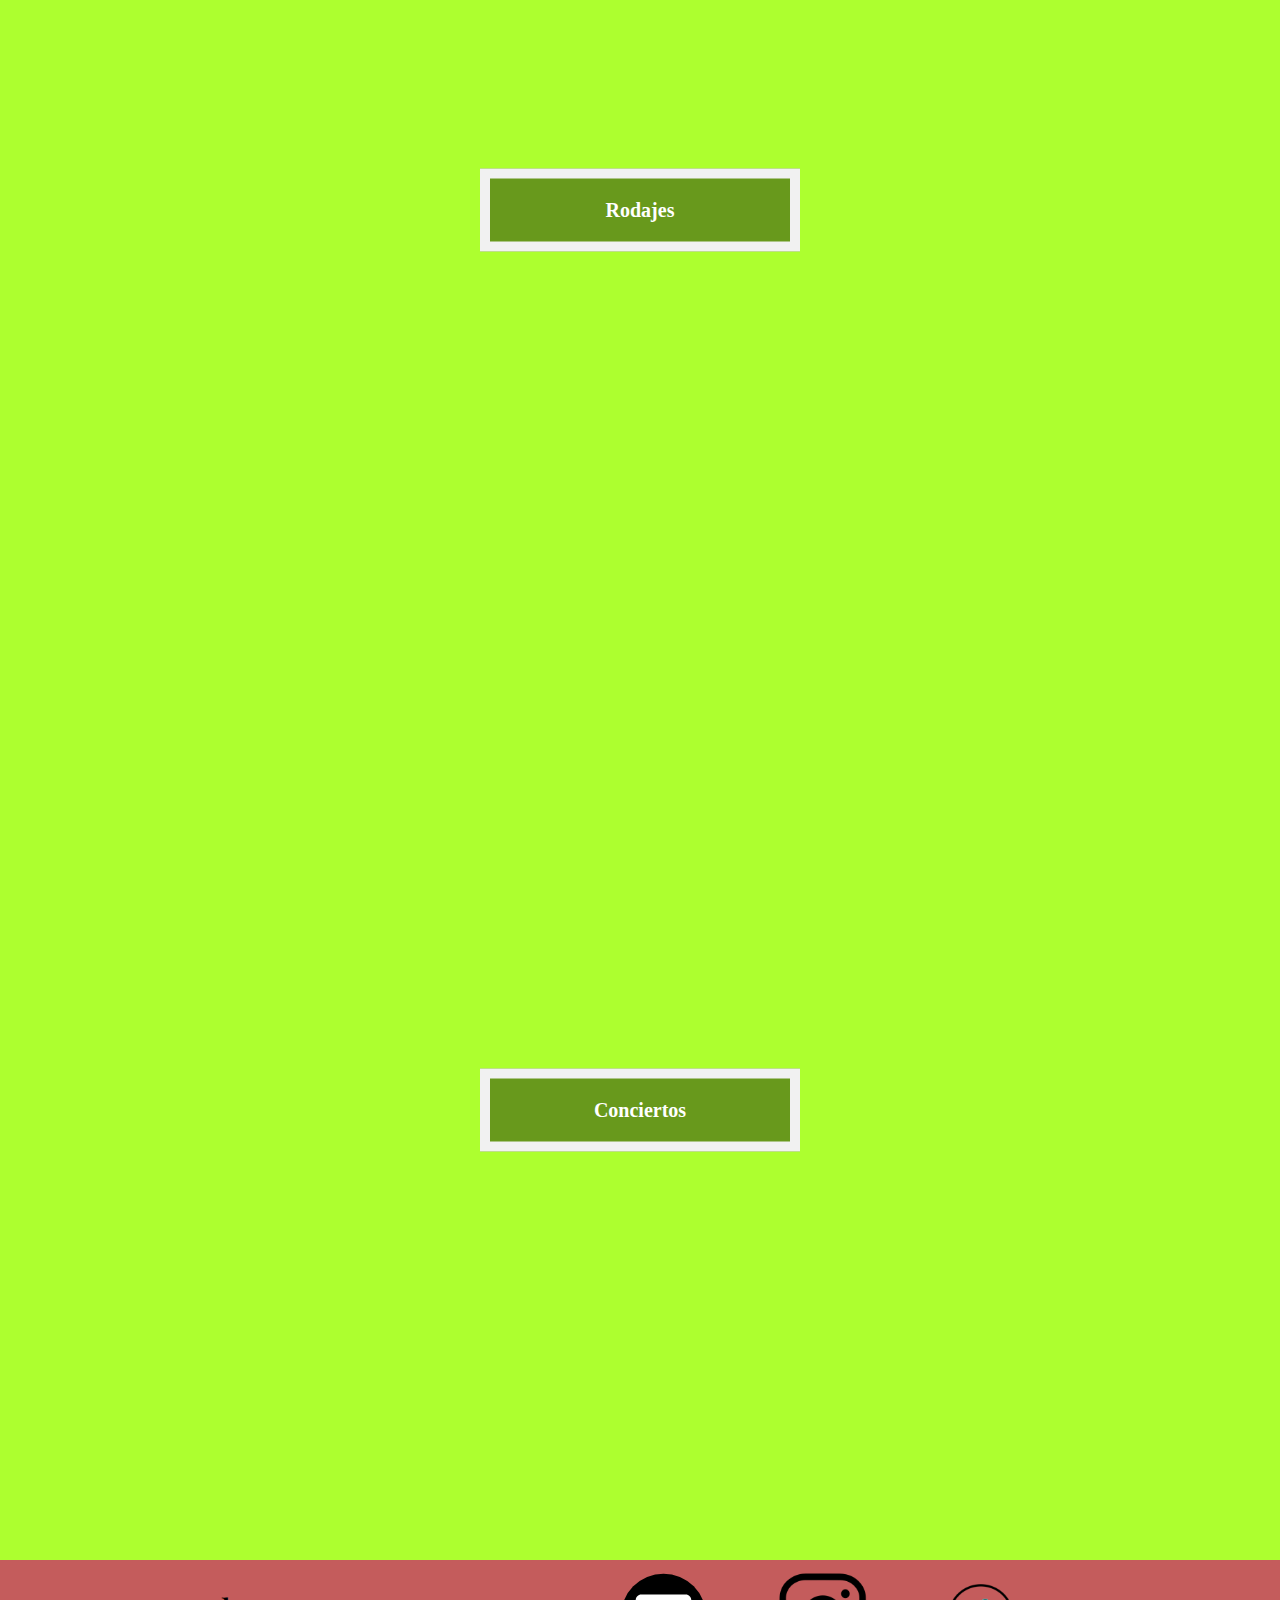
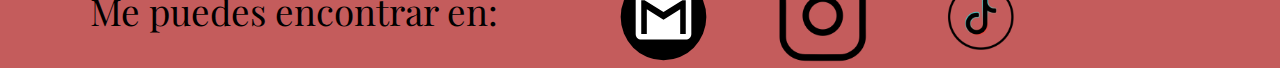
==== commit 12d8417a: "Creada la primera pagina de fotos" ====
--- a/index.html
+++ b/index.html
@@ -27,7 +27,7 @@
         <nav id = "navbar">
             <section  class="nav">
                 <div class="logo">
-                    <img src="iconos/m_mcabophotod1.jpg">
+                    <img src="iconos/mcabophoto2.png">
                 </div>
                 <div class="enlacesHeader">
                     <a href="#"><img src="iconos\ig-icon2.svg" alt="Icono instagram" /></a>
@@ -40,9 +40,9 @@
             </section>
         </nav>
         <div id="mySidenav" class="sidenav">
-            <a onclick="myFunction2('top')">Inicio</a>
-            <a onclick="myFunction2('work')">Sobre mí</a>
-            <a onclick="myFunction2('Bodas')">Categorías</a>
+            <a onclick="myFunction2('#top')">Inicio</a>
+            <a onclick="myFunction2('#work')">Sobre mí</a>
+            <a onclick="myFunction2('#Bodas')">Categorías</a>
             <a onclick="myFunction2()" href="HTML/retrato.html">Contact</a>
         </div>
     </header>
--- a/CSS/estilos.css
+++ b/CSS/estilos.css
@@ -3,14 +3,6 @@
   padding: 0px;
   margin: 0px;
   max-width: 100%;
-}
-
-.movil{
-  display:none;
-}
-
-.pc{
-  display:none;
 }
 
 a {
@@ -37,12 +29,13 @@
 }
 
 .nav {
-    display: flex;
+  display: flex;
 }
 
 .logo {
-  margin-left: 5%;
-  margin-top: 5%;
+  margin-left: 3%;
+  margin-top: 3%;
+  width: 20%;
 }
 
 .hamburguer {
@@ -57,7 +50,7 @@
 
 .enlacesHeader a img{
   width: 30%;
-  margin-top: -8%;
+  margin-top: -5%;
 }
 
 .header {
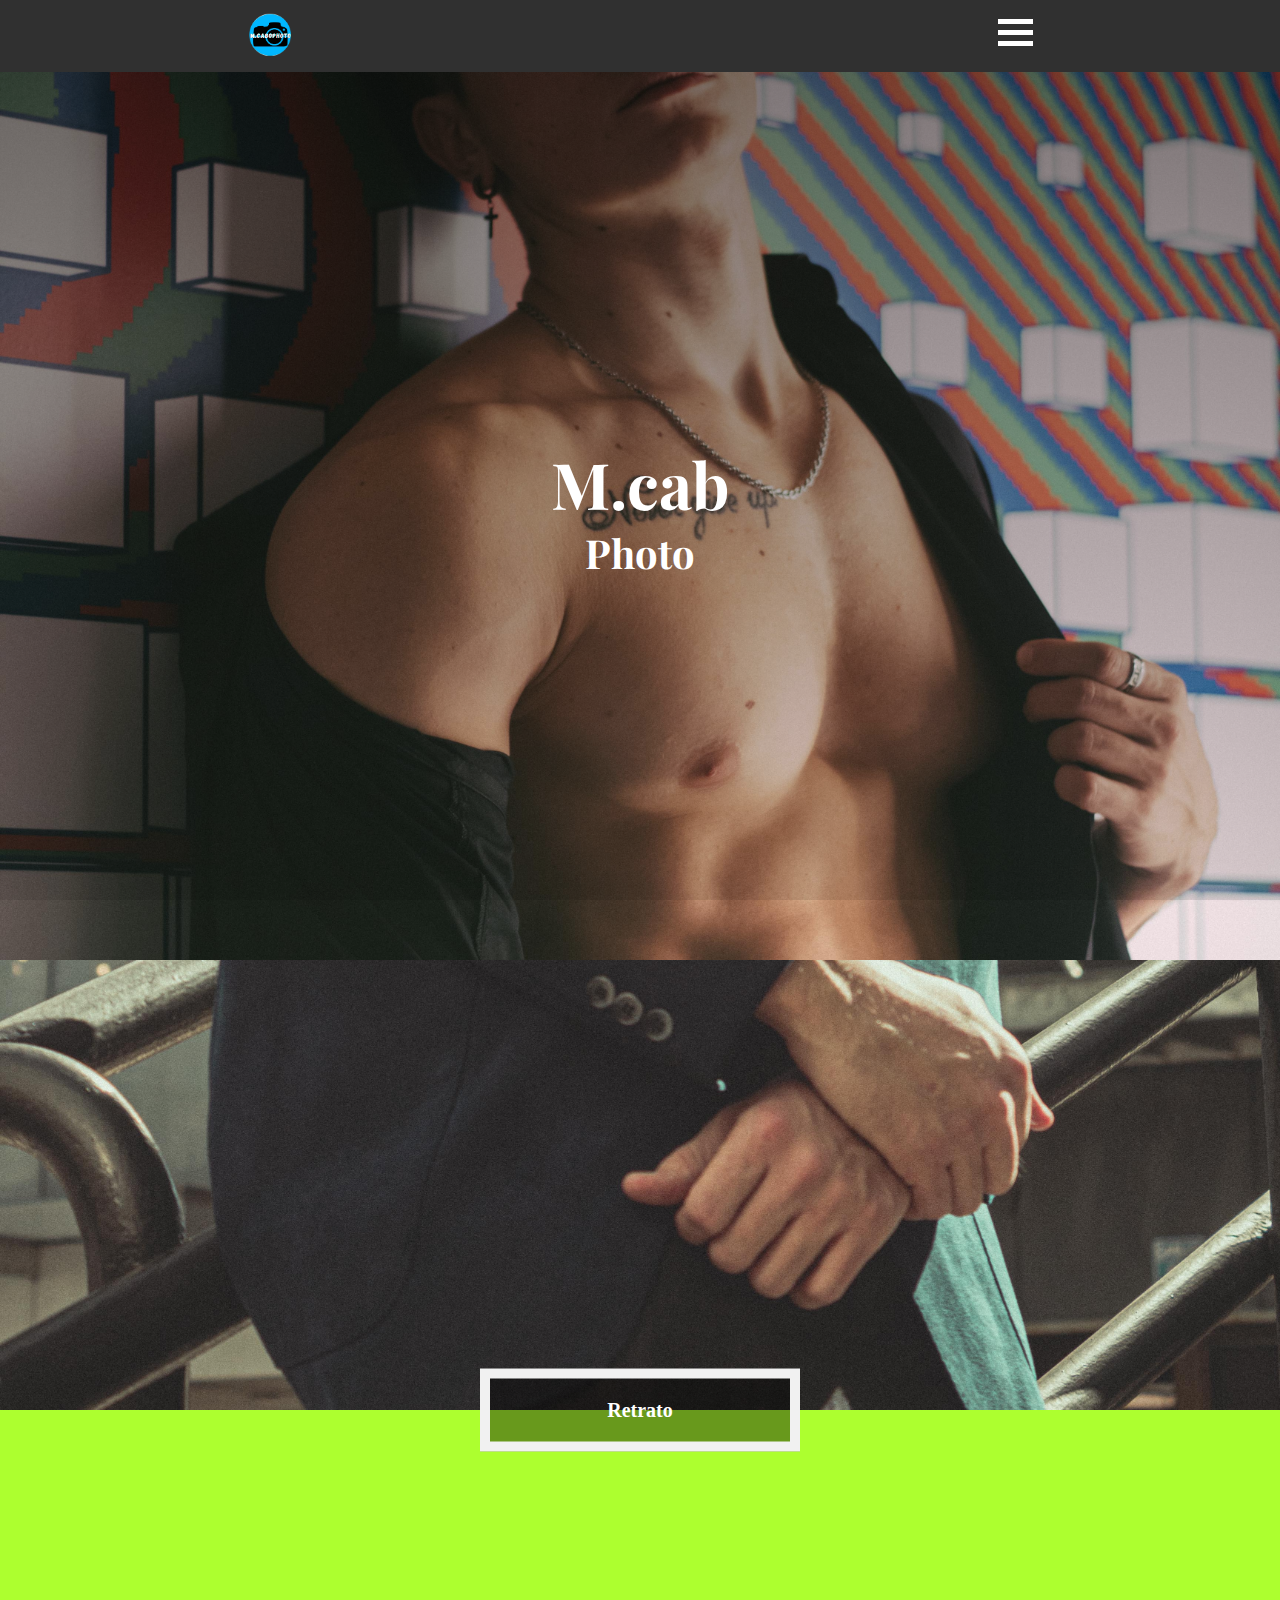
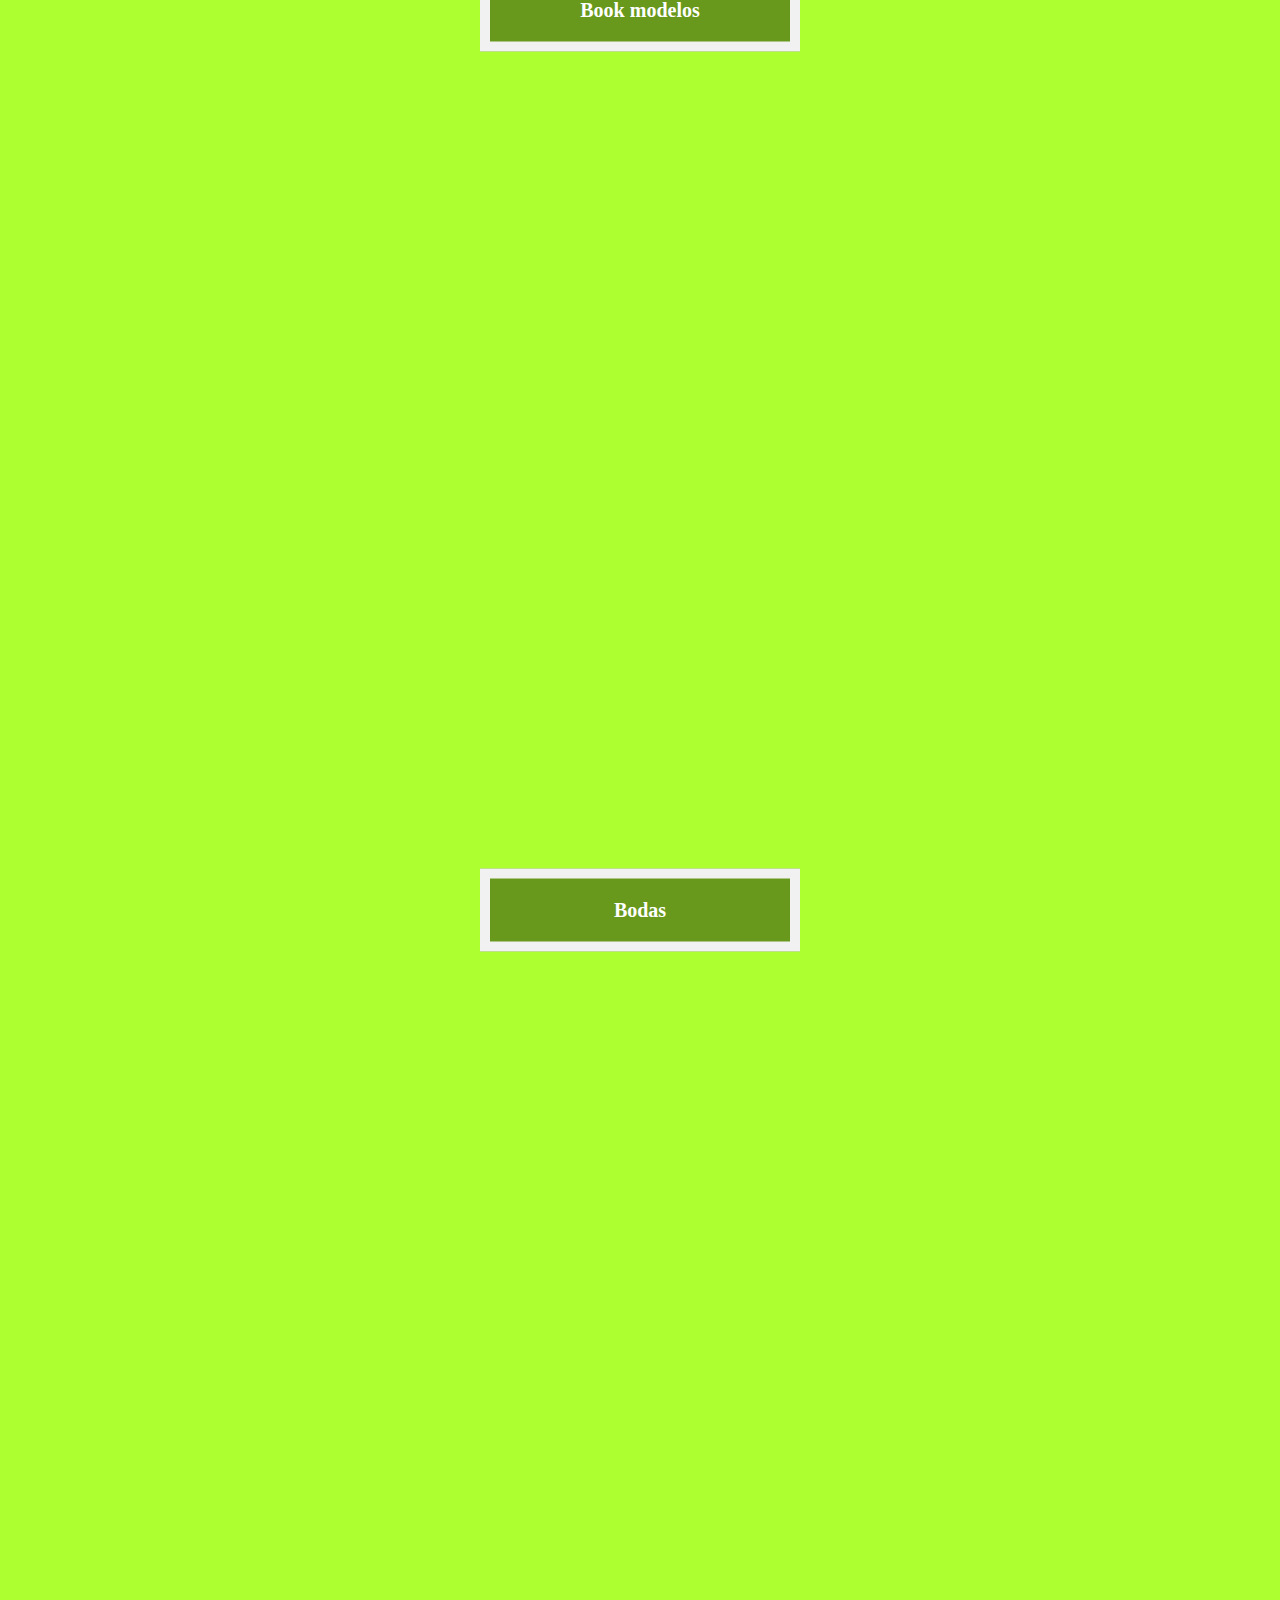
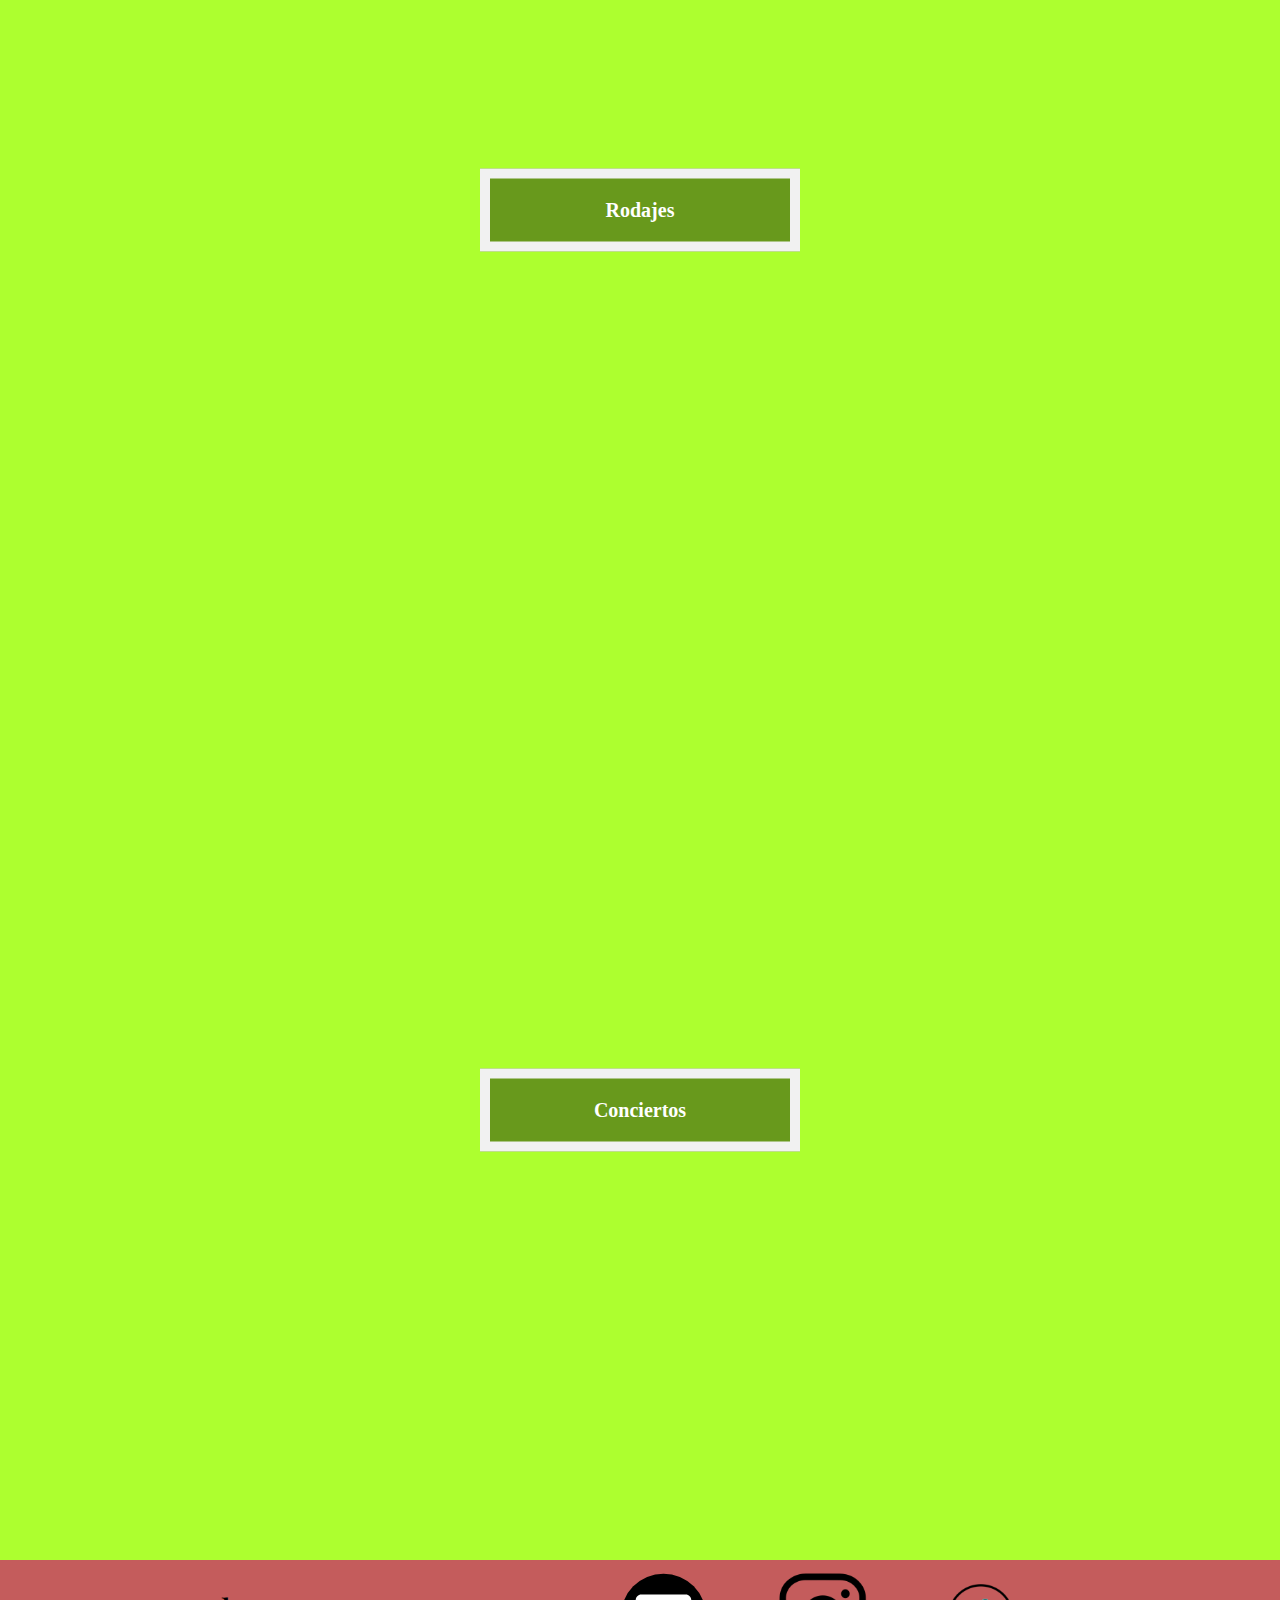
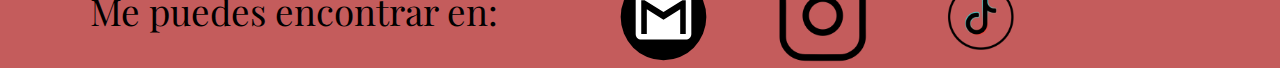
==== commit 3c2493cf: "Agregados los estilos de las páginas de las fotos" ====
--- a/index.html
+++ b/index.html
@@ -27,10 +27,9 @@
         <nav id = "navbar">
             <section  class="nav">
                 <div class="logo">
-                    <img src="iconos/mcabophoto2.png">
-                </div>
-                <div class="enlacesHeader">
-                    <a href="#"><img src="iconos\ig-icon2.svg" alt="Icono instagram" /></a>
+                    <a href="index.html">
+                        <img src="iconos/mcabophoto2.png">
+                    </a>
                 </div>
                 <div id = "hamburguer" class="hamburguer" onclick="myFunction()">
                     <div class="bar1"></div>
@@ -57,10 +56,10 @@
         <section id = "work" class="work">
             <div class="contenedor bloqueUno"><a href="HTML/retrato.html"><p>Retrato</p></a></div>
             <div class="contenedor bloqueDos"><a href="HTML/paisaje.html"><p>Paisaje</p></a></div>
-            <div class="contenedor bloqueTres"><a href=""><p>Book modelos</p></a></div>
+            <div class="contenedor bloqueTres"><a href="HTML/bookModelos.html"><p>Book modelos</p></a></div>
             <div class="contenedor bloqueCuatro"><a id = "Bodas" href="HTML/bodas.html"><p>Bodas</p></a></div>
-            <div class="contenedor bloqueCinco"><a href=""><p>Rodajes</p></a></div>
-            <div class="contenedor bloqueSeis"><a href=""><p>Conciertos</p></a></div>
+            <div class="contenedor bloqueCinco"><a href="HTML/rodajes.html"><p>Rodajes</p></a></div>
+            <div class="contenedor bloqueSeis"><a href="HTML/conciertos.html"><p>Conciertos</p></a></div>
         </section>
     </main>
     <footer>
--- a/CSS/estilos.css
+++ b/CSS/estilos.css
@@ -30,12 +30,19 @@
 
 .nav {
   display: flex;
+  height: 62px;
+  justify-content: space-between;
 }
 
 .logo {
   margin-left: 3%;
   margin-top: 3%;
   width: 20%;
+}
+
+.nav > .logo > a > img {
+  height: 90%;
+  cursor: pointer;
 }
 
 .hamburguer {
